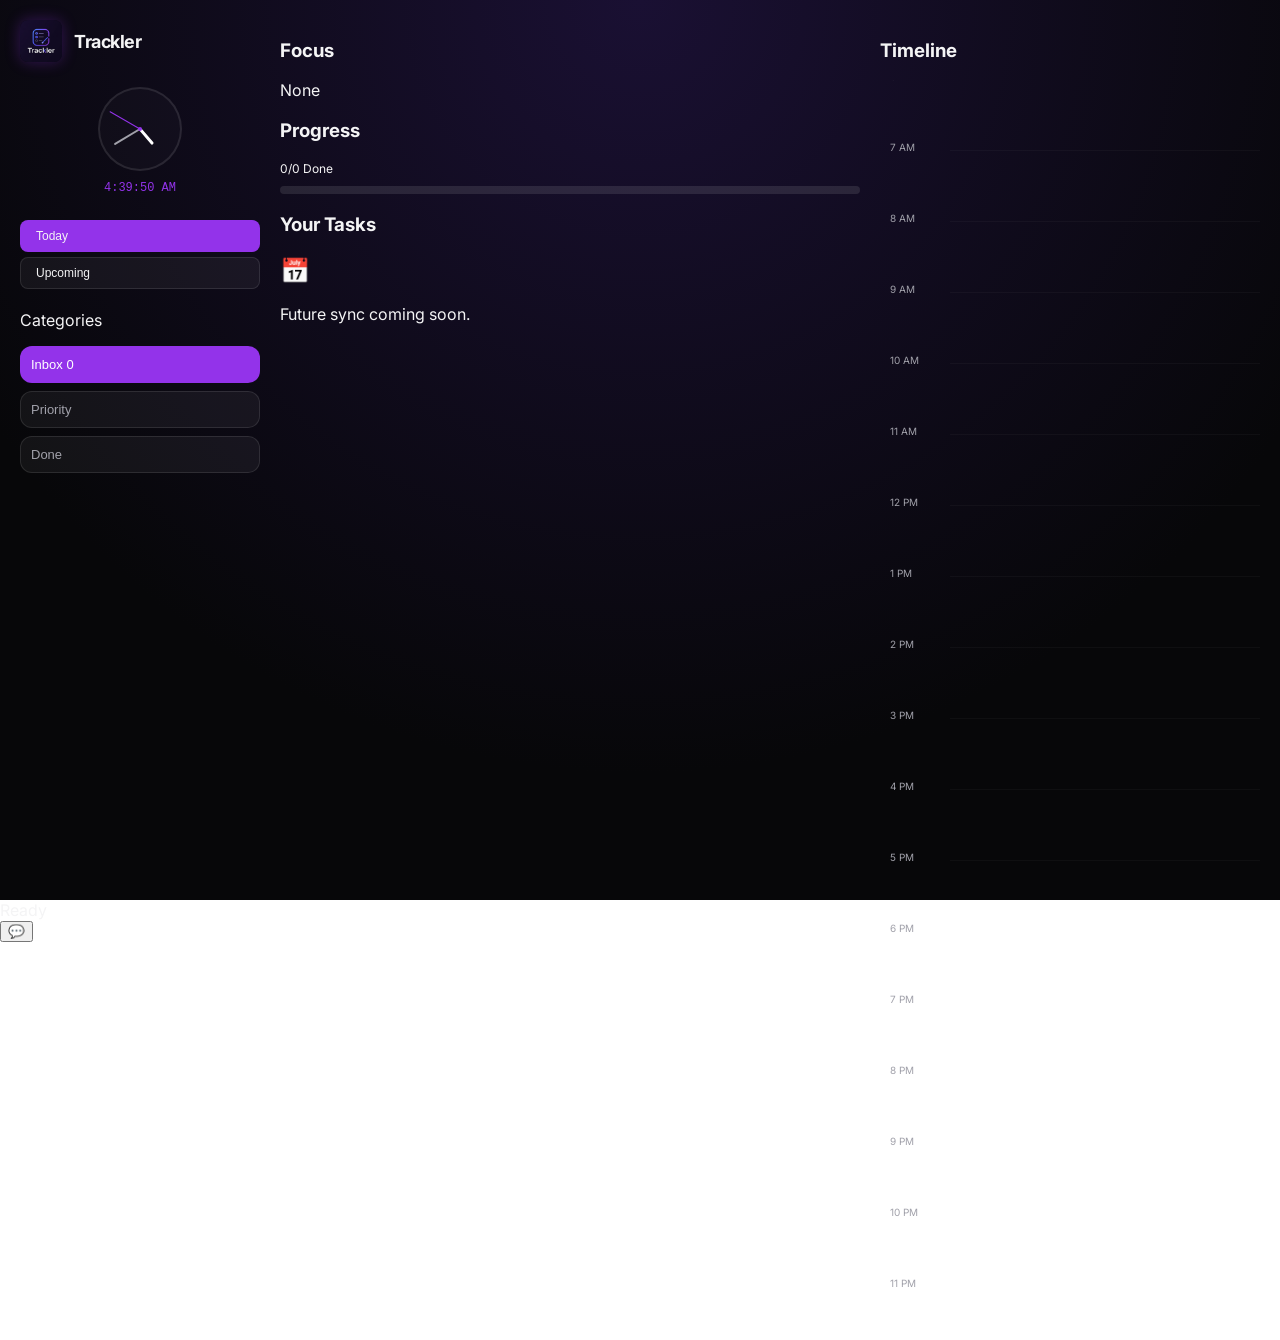
==== index.html @ 7fe31211 "Enhance navigation buttons and chatbot design Updated navigation buttons and chatbot UI elements." ====
<!DOCTYPE html>
<html lang="en">
<head>
    <meta charset="UTF-8">
    <meta name="viewport" content="width=device-width, initial-scale=1.0, maximum-scale=1.0, user-scalable=no">
    <title>Trackler AI</title>
    <link href="https://fonts.googleapis.com/css2?family=Inter:wght@300;400;600;700&display=swap" rel="stylesheet">
    <script src="https://bernardo-castilho.github.io/DragDropTouch/DragDropTouch.js"></script>
    <link rel="stylesheet" href="style.css">
</head>
<body>

<div class="app">
    <nav class="sidebar">
        <div class="logo-container">
            <img src="Trackler.png" alt="Trackler" class="app-logo">
            <span class="logo-text">Trackler</span>
        </div>

        <div class="clock-container">
            <div class="analog-clock">
                <div class="hand hour" id="hour-hand"></div>
                <div class="hand minute" id="minute-hand"></div>
                <div class="hand second" id="second-hand"></div>
                <div class="center-dot"></div>
            </div>
            <div id="digital-time" class="digital-time">00:00:00</div>
        </div>

        <!-- Updated Nav Buttons to match style.css .nav class -->
        <button class="nav active" data-target="view-today">Today</button>
        <button class="nav" data-target="view-upcoming">Upcoming</button>
        
        <div class="section">
            <p class="section-label">Categories</p>
            <div class="filter-group">
                <button class="tag active-tag" data-filter="all">Inbox <span id="inbox-count">0</span></button>
                <button class="tag" data-filter="focus">Priority</button>
                <button class="tag" data-filter="completed">Done</button>
            </div>
        </div>
    </nav>

    <main class="main">
        <section id="view-today" class="view-section active-view">
            <div class="stats-row">
                <div class="card stat-card">
                    <h3>Focus</h3>
                    <!-- ID focus-area used by script.js to show top priority task -->
                    <div id="focus-area" class="text-muted">High Priority</div>
                </div>
                <div class="card stat-card">
                    <h3>Progress</h3>
                    <!-- ID stats-area used by script.js to render progress bar -->
                    <div id="stats-area"></div>
                </div>
            </div>

            <div class="card tasks-card">
                <h3>Your Tasks</h3>
                <div id="tasks" class="task-list"></div>
            </div>
        </section>

        <section id="view-upcoming" class="view-section hidden-view">
            <!-- Ensure empty state is ONLY in upcoming view -->
            <div class="card empty-state"><h2>📅</h2><p>Future sync coming soon.</p></div>
        </section>
    </main>

    <aside class="right">
        <div class="timeline-card">
            <h3>Timeline</h3>
            <div id="timeline-container">
                <div id="timeline"></div>
            </div>
        </div>
    </aside>
</div>

<!-- Feedback Toast -->
<div id="systemToast" class="assistant">Ready</div>

<!-- IMPROVED CHATBOT: Better hierarchy for "Lively" Floating logic -->
<div class="chatbot-container">
    <div class="chat-window" id="chatWindow">
        <div class="chat-header">
            <div style="display:flex; align-items:center; gap:8px;">
                <span class="bot-status-dot"></span>
                <span>Trackler AI</span>
            </div>
            <!-- Standard Close replaced with a styled button in script.js -->
            <button id="closeChat" class="custom-close-btn">&times;</button>
        </div>
        <div class="chat-messages" id="chatMessages"></div>
        <div class="chat-input-area">
            <!-- Placeholder updated to reflect Smart Scheduling features -->
            <input type="text" id="chatInput" placeholder="Try 'Meeting @12:00'...">
            <button id="sendTaskBtn">Send</button>
        </div>
    </div>
    <button class="chat-fab" id="chatFab">💬</button>
</div>

<script src="script.js"></script>
</body>
</html>
---- style.css ----
:root {
    --bg-dark: #070709;
    --bg-glow: #1a1033;
    --card-bg: rgba(255, 255, 255, 0.04);
    --card-border: rgba(255, 255, 255, 0.1);
    --text-main: #f4f4f5;
    --text-muted: #a1a1aa; 
    --accent-purple: #9333ea;
    --accent-blue: #3b82f6;
}

body {
    margin: 0; font-family: 'Inter', sans-serif;
    background: radial-gradient(circle at 50% 0%, var(--bg-glow), var(--bg-dark) 70%);
    background-attachment: fixed; color: var(--text-main);
    overflow-x: hidden; height: 100vh;
}

.app {
    display: grid; grid-template-columns: 240px 1fr 380px;
    height: 100vh; gap: 20px; padding: 20px; box-sizing: border-box;
}

/* --- BRANDING & CLOCK --- */
.logo-container { display: flex; align-items: center; gap: 12px; margin-bottom: 25px; }
.app-logo { width: 42px !important; height: 42px !important; object-fit: contain; border-radius: 8px; box-shadow: 0 0 15px rgba(147, 51, 234, 0.3); }
.logo-text { font-weight: 700; font-size: 18px; letter-spacing: -0.5px; }

.clock-container { display: flex; flex-direction: column; align-items: center; margin-bottom: 25px; }
.analog-clock { width: 80px; height: 80px; border: 2px solid var(--card-border); border-radius: 50%; position: relative; background: rgba(255,255,255,0.02); }
.hand { position: absolute; bottom: 50%; left: 50%; transform-origin: bottom; border-radius: 4px; transform: translateX(-50%); transition: transform 0.5s cubic-bezier(0.4, 2.08, 0.55, 0.44); }
.hour { width: 3px; height: 20px; background: #fff; }
.minute { width: 2px; height: 30px; background: var(--text-muted); }
.second { width: 1px; height: 35px; background: var(--accent-purple); }
.center-dot { width: 4px; height: 4px; background: var(--accent-purple); border-radius: 50%; position: absolute; top: 50%; left: 50%; transform: translate(-50%, -50%); }
.digital-time { margin-top: 10px; font-size: 12px; font-family: monospace; color: var(--accent-purple); }

/* --- NAVIGATION & TAGS --- */
.nav { background: rgba(255, 255, 255, 0.05); border: 1px solid var(--card-border); color: var(--text-main); padding: 8px 15px; border-radius: 8px; cursor: pointer; font-size: 12px; transition: 0.3s; margin-bottom: 5px; width: 100%; text-align: left; }
.nav.active { background: var(--accent-purple); border-color: transparent; }
.tag { background: rgba(255,255,255,0.05); border: 1px solid var(--card-border); padding: 10px; border-radius: 12px; font-size: 13px; color: var(--text-muted); cursor: pointer; width: 100%; text-align: left; margin-bottom: 8px; }
.tag.active-tag { background: var(--accent-purple); color: #fff; border-color: transparent; }

/* --- TIMELINE ENGINE --- */
#timeline-container { position: relative; height: 100%; overflow-y: auto; padding-left: 70px; }
#timeline { position: relative; height: 1260px; } 
.time-slot { height: 70px; border-bottom: 1px solid rgba(255,255,255,0.03); position: relative; }
.time-slot::before { content: attr(data-time); position: absolute; left: -60px; top: -10px; font-size: 10px; color: var(--text-muted); }

.block { position: absolute !important; left: 5px; right: 5px; z-index: 10; background: linear-gradient(135deg, var(--accent-blue), var(--accent-purple)); border-radius: 8px; padding: 10px; font-size: 12px; font-weight: 600; display: flex; flex-direction: column; justify-content: space-between; box-shadow: 0 4px 12px rgba(0,0,0,0.4); cursor: grab; }
.block.overlap-1 { width: calc(50% - 10px); left: 5px; }
.block.overlap-2 { width: calc(50% - 10px); left: calc(50% + 5px); }

/* --- PROGRESS BAR --- */
.progress-container { height: 8px; background: rgba(255, 255, 255, 0.1); border-radius: 10px; margin-top: 10px; overflow: hidden; }
.progress-bar { height: 100%; background: var(--accent-purple); transition: width 0.5s ease; }

/* --- CHAT UI --- */
.chat-window { position: fixed; bottom: 90px; right: 20px; width: 320px; height: 450px; background: rgba(15, 23, 42, 0.9); backdrop-filter: blur(15px); border: 1px solid var(--card-border); border-radius: 20px; display: none; flex-direction: column; z-index: 9999; animation: slideUp 0.3s ease-out; }
.chat-window.open { display: flex; }
@keyframes slideUp { from { opacity: 0; transform: translateY(20px); } to { opacity: 1; transform: translateY(0); } }

.chat-input-area { padding: 15px; display: flex; gap: 10px; background: rgba(0, 0, 0, 0.2); }
#chatInput { flex: 1; background: rgba(255, 255, 255, 0.05); border: 1px solid var(--card-border); border-radius: 10px; padding: 10px; color: #fff; outline: none; }
#sendTaskBtn { background: var(--accent-purple); color: white; border: none; padding: 0 15px; border-radius: 10px; cursor: pointer; }

.msg { margin-bottom: 10px; padding: 10px 14px; border-radius: 15px; font-size: 13px; max-width: 85%; }
.ai-msg { background: rgba(255, 255, 255, 0.1); align-self: flex-start; border-bottom-left-radius: 2px; }
.user-msg { background: var(--accent-purple); align-self: flex-end; border-bottom-right-radius: 2px; }

@media (max-width: 900px) {
    .app { grid-template-columns: 1fr; height: auto; }
    .right { height: 500px; padding-left: 15px; }
}
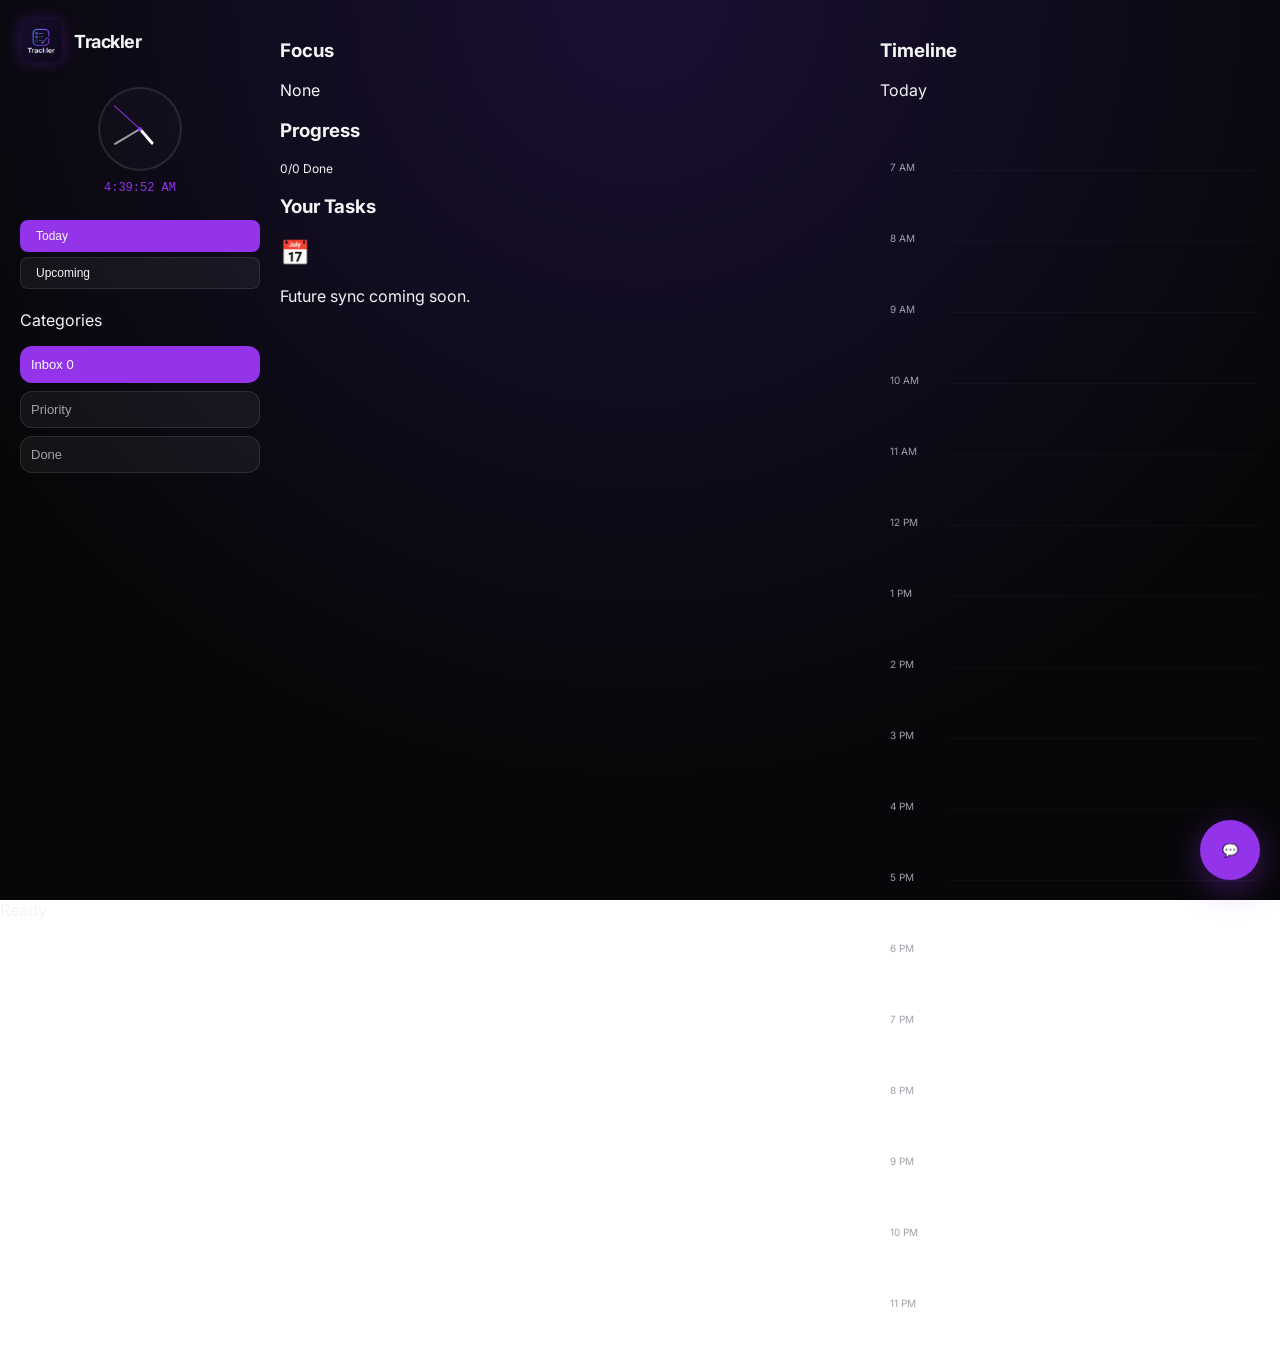
==== commit 341e176a: "Update title and improve comments in index.html" ====
--- a/index.html
+++ b/index.html
@@ -3,14 +3,16 @@
 <head>
     <meta charset="UTF-8">
     <meta name="viewport" content="width=device-width, initial-scale=1.0, maximum-scale=1.0, user-scalable=no">
-    <title>Trackler AI</title>
+    <title>Trackler AI | Proactive OS</title>
     <link href="https://fonts.googleapis.com/css2?family=Inter:wght@300;400;600;700&display=swap" rel="stylesheet">
+    <!-- Touch support for dragging on mobile -->
     <script src="https://bernardo-castilho.github.io/DragDropTouch/DragDropTouch.js"></script>
     <link rel="stylesheet" href="style.css">
 </head>
 <body>
 
 <div class="app">
+    <!-- Sidebar: Branding & Navigation -->
     <nav class="sidebar">
         <div class="logo-container">
             <img src="Trackler.png" alt="Trackler" class="app-logo">
@@ -27,7 +29,6 @@
             <div id="digital-time" class="digital-time">00:00:00</div>
         </div>
 
-        <!-- Updated Nav Buttons to match style.css .nav class -->
         <button class="nav active" data-target="view-today">Today</button>
         <button class="nav" data-target="view-upcoming">Upcoming</button>
         
@@ -41,17 +42,18 @@
         </div>
     </nav>
 
+    <!-- Main Content: Task Management & Stats -->
     <main class="main">
         <section id="view-today" class="view-section active-view">
             <div class="stats-row">
                 <div class="card stat-card">
                     <h3>Focus</h3>
-                    <!-- ID focus-area used by script.js to show top priority task -->
-                    <div id="focus-area" class="text-muted">High Priority</div>
+                    <!-- Proactively updated by JS based on priority keywords -->
+                    <div id="focus-area" class="focus-text-glow">Focus Mode: Off</div>
                 </div>
                 <div class="card stat-card">
                     <h3>Progress</h3>
-                    <!-- ID stats-area used by script.js to render progress bar -->
+                    <!-- Dynamically renders the Circular Progress Ring -->
                     <div id="stats-area"></div>
                 </div>
             </div>
@@ -63,14 +65,20 @@
         </section>
 
         <section id="view-upcoming" class="view-section hidden-view">
-            <!-- Ensure empty state is ONLY in upcoming view -->
-            <div class="card empty-state"><h2>📅</h2><p>Future sync coming soon.</p></div>
+            <div class="card empty-state">
+                <h2>📅</h2>
+                <p>Future sync coming soon.</p>
+            </div>
         </section>
     </main>
 
+    <!-- Right Column: Interactive Timeline -->
     <aside class="right">
         <div class="timeline-card">
-            <h3>Timeline</h3>
+            <div class="timeline-header">
+                <h3>Timeline</h3>
+                <span id="date-label" class="text-muted">Today</span>
+            </div>
             <div id="timeline-container">
                 <div id="timeline"></div>
             </div>
@@ -78,28 +86,28 @@
     </aside>
 </div>
 
-<!-- Feedback Toast -->
-<div id="systemToast" class="assistant">Ready</div>
+<!-- Proactive Notification System: Hidden until needed -->
+<div id="systemToast" class="modern-toast">Ready</div>
 
-<!-- IMPROVED CHATBOT: Better hierarchy for "Lively" Floating logic -->
+<!-- IMPROVED CHATBOT: High-Z-index Floating Layer -->
 <div class="chatbot-container">
     <div class="chat-window" id="chatWindow">
         <div class="chat-header">
             <div style="display:flex; align-items:center; gap:8px;">
                 <span class="bot-status-dot"></span>
-                <span>Trackler AI</span>
+                <span style="font-weight:700;">Trackler AI</span>
             </div>
-            <!-- Standard Close replaced with a styled button in script.js -->
-            <button id="closeChat" class="custom-close-btn">&times;</button>
+            <button id="closeChat" class="modern-close">&times;</button>
         </div>
         <div class="chat-messages" id="chatMessages"></div>
         <div class="chat-input-area">
-            <!-- Placeholder updated to reflect Smart Scheduling features -->
-            <input type="text" id="chatInput" placeholder="Try 'Meeting @12:00'...">
+            <input type="text" id="chatInput" placeholder="Meeting @14 urgent...">
             <button id="sendTaskBtn">Send</button>
         </div>
     </div>
-    <button class="chat-fab" id="chatFab">💬</button>
+    <button class="chat-fab" id="chatFab">
+        <span class="fab-icon">💬</span>
+    </button>
 </div>
 
 <script src="script.js"></script>
--- a/style.css
+++ b/style.css
@@ -48,27 +48,41 @@
 .time-slot::before { content: attr(data-time); position: absolute; left: -60px; top: -10px; font-size: 10px; color: var(--text-muted); }
 
 .block { position: absolute !important; left: 5px; right: 5px; z-index: 10; background: linear-gradient(135deg, var(--accent-blue), var(--accent-purple)); border-radius: 8px; padding: 10px; font-size: 12px; font-weight: 600; display: flex; flex-direction: column; justify-content: space-between; box-shadow: 0 4px 12px rgba(0,0,0,0.4); cursor: grab; }
-.block.overlap-1 { width: calc(50% - 10px); left: 5px; }
-.block.overlap-2 { width: calc(50% - 10px); left: calc(50% + 5px); }
 
-/* --- PROGRESS BAR --- */
-.progress-container { height: 8px; background: rgba(255, 255, 255, 0.1); border-radius: 10px; margin-top: 10px; overflow: hidden; }
-.progress-bar { height: 100%; background: var(--accent-purple); transition: width 0.5s ease; }
+/* Side-by-Side Stacking Logic */
+.block.overlap-1 { width: calc(45% - 10px); left: 5px; }
+.block.overlap-2 { width: calc(45% - 10px); left: calc(50% + 5px); }
 
-/* --- CHAT UI --- */
-.chat-window { position: fixed; bottom: 90px; right: 20px; width: 320px; height: 450px; background: rgba(15, 23, 42, 0.9); backdrop-filter: blur(15px); border: 1px solid var(--card-border); border-radius: 20px; display: none; flex-direction: column; z-index: 9999; animation: slideUp 0.3s ease-out; }
+.duration-controls { display: flex; justify-content: flex-end; gap: 8px; pointer-events: auto; }
+.duration-btn { cursor: pointer; font-size: 14px; background: rgba(0,0,0,0.2); padding: 2px 6px; border-radius: 4px; }
+
+/* --- CHATBOT UI (LIVELY & FLOATING) --- */
+.chatbot-container { position: fixed; bottom: 20px; right: 20px; z-index: 10000; }
+.chat-fab { width: 60px; height: 60px; border-radius: 50%; background: var(--accent-purple); color: white; border: none; cursor: pointer; box-shadow: 0 8px 32px rgba(147, 51, 234, 0.4); transition: 0.3s; }
+.chat-fab:hover { transform: scale(1.1); }
+
+.chat-window { position: absolute; bottom: 80px; right: 0; width: 320px; height: 480px; background: rgba(15, 23, 42, 0.95); backdrop-filter: blur(20px); border: 1px solid var(--card-border); border-radius: 24px; display: none; flex-direction: column; z-index: 9999; animation: slideUp 0.3s ease-out; box-shadow: 0 20px 50px rgba(0,0,0,0.5); }
 .chat-window.open { display: flex; }
+
 @keyframes slideUp { from { opacity: 0; transform: translateY(20px); } to { opacity: 1; transform: translateY(0); } }
+
+.chat-header { padding: 15px; border-bottom: 1px solid var(--card-border); display: flex; justify-content: space-between; align-items: center; }
+.bot-status-dot { width: 8px; height: 8px; background: #22c55e; border-radius: 50%; box-shadow: 0 0 10px #22c55e; animation: pulse 2s infinite; }
+@keyframes pulse { 0%, 100% { opacity: 1; } 50% { opacity: 0.5; } }
+
+.custom-close-btn { background: rgba(255,255,255,0.1); border: none; color: white; width: 28px; height: 28px; border-radius: 50%; cursor: pointer; }
+
+.chat-messages { flex: 1; padding: 15px; overflow-y: auto; display: flex; flex-direction: column; gap: 10px; }
+.msg { padding: 10px 14px; border-radius: 15px; font-size: 13px; max-width: 85%; }
+.ai-msg { background: rgba(255, 255, 255, 0.1); align-self: flex-start; border-bottom-left-radius: 2px; }
+.user-msg { background: var(--accent-purple); align-self: flex-end; border-bottom-right-radius: 2px; }
 
 .chat-input-area { padding: 15px; display: flex; gap: 10px; background: rgba(0, 0, 0, 0.2); }
 #chatInput { flex: 1; background: rgba(255, 255, 255, 0.05); border: 1px solid var(--card-border); border-radius: 10px; padding: 10px; color: #fff; outline: none; }
-#sendTaskBtn { background: var(--accent-purple); color: white; border: none; padding: 0 15px; border-radius: 10px; cursor: pointer; }
-
-.msg { margin-bottom: 10px; padding: 10px 14px; border-radius: 15px; font-size: 13px; max-width: 85%; }
-.ai-msg { background: rgba(255, 255, 255, 0.1); align-self: flex-start; border-bottom-left-radius: 2px; }
-.user-msg { background: var(--accent-purple); align-self: flex-end; border-bottom-right-radius: 2px; }
+#sendTaskBtn { background: var(--accent-purple); color: white; border: none; padding: 0 15px; border-radius: 10px; cursor: pointer; font-weight: 600; }
 
 @media (max-width: 900px) {
     .app { grid-template-columns: 1fr; height: auto; }
-    .right { height: 500px; padding-left: 15px; }
+    .right { height: 500px; padding-left: 15px; margin-top: 20px;}
+    .sidebar { display: flex; flex-direction: column; align-items: center; }
 }
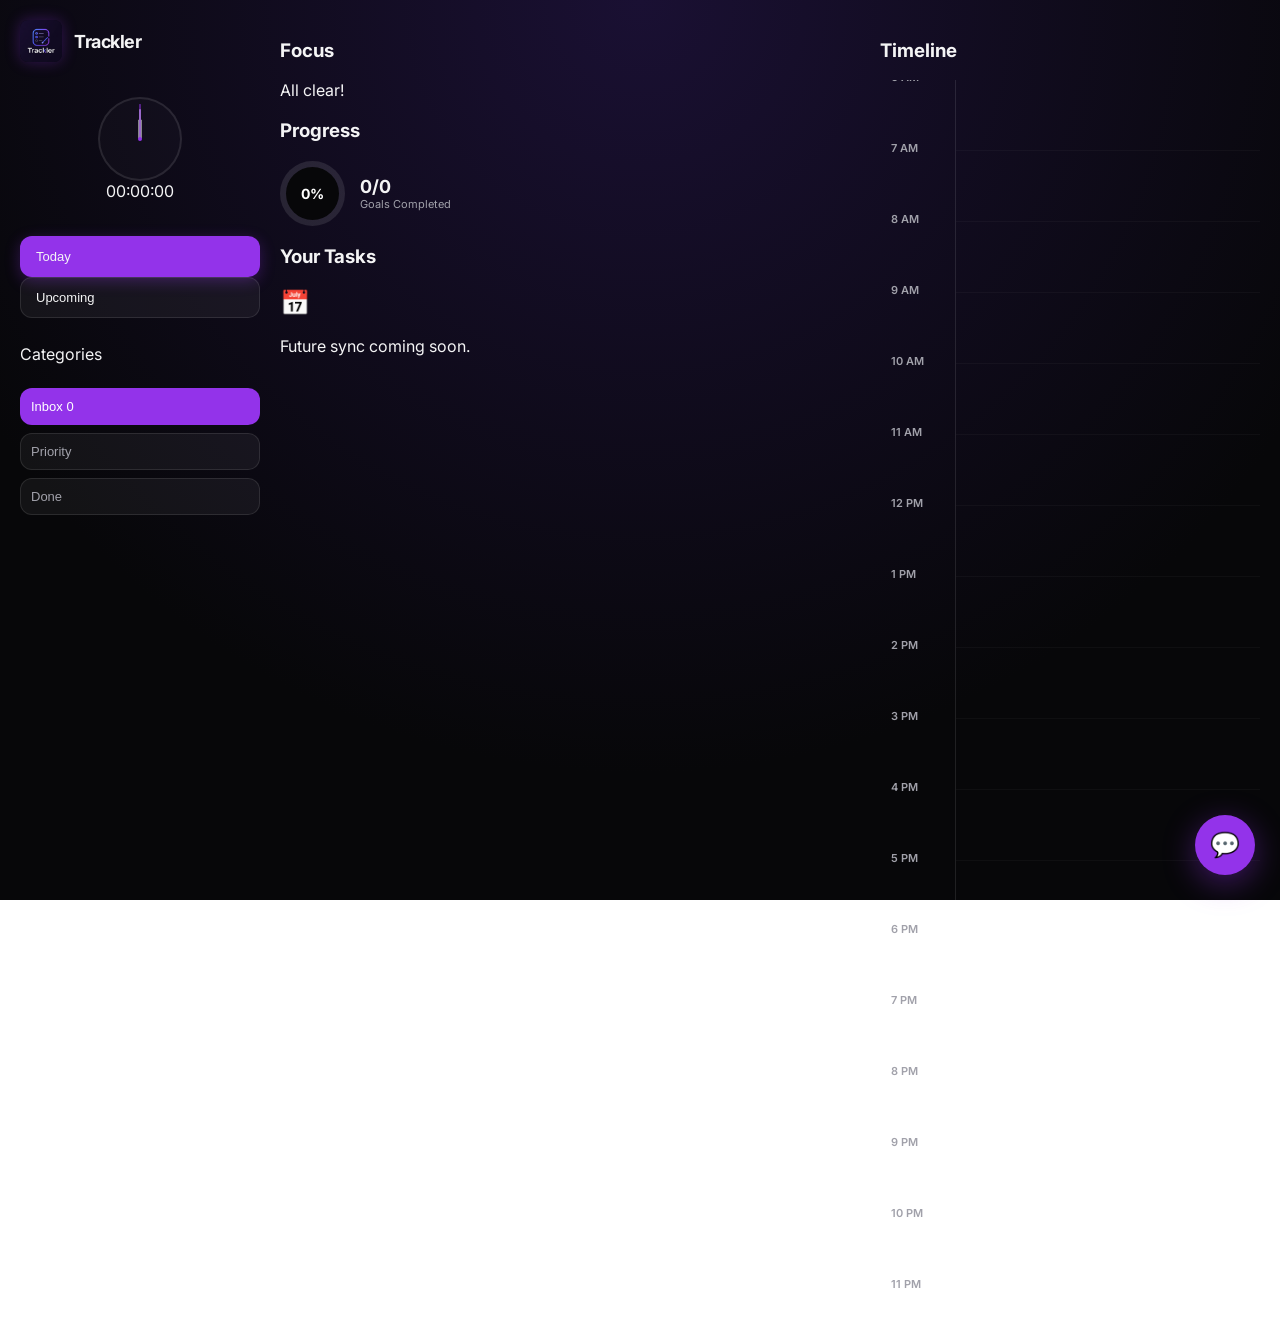
==== commit 4c579961: "HTML structure for Trakler AI Planner Updated the title and modified button structure in the navigat" ====
--- a/index.html
+++ b/index.html
@@ -3,16 +3,14 @@
 <head>
     <meta charset="UTF-8">
     <meta name="viewport" content="width=device-width, initial-scale=1.0, maximum-scale=1.0, user-scalable=no">
-    <title>Trackler AI | Proactive OS</title>
+    <title>Trackler AI</title>
     <link href="https://fonts.googleapis.com/css2?family=Inter:wght@300;400;600;700&display=swap" rel="stylesheet">
-    <!-- Touch support for dragging on mobile -->
     <script src="https://bernardo-castilho.github.io/DragDropTouch/DragDropTouch.js"></script>
     <link rel="stylesheet" href="style.css">
 </head>
 <body>
 
 <div class="app">
-    <!-- Sidebar: Branding & Navigation -->
     <nav class="sidebar">
         <div class="logo-container">
             <img src="Trackler.png" alt="Trackler" class="app-logo">
@@ -29,8 +27,10 @@
             <div id="digital-time" class="digital-time">00:00:00</div>
         </div>
 
-        <button class="nav active" data-target="view-today">Today</button>
-        <button class="nav" data-target="view-upcoming">Upcoming</button>
+        <div class="nav-group">
+            <button class="nav active" data-target="view-today">Today</button>
+            <button class="nav" data-target="view-upcoming">Upcoming</button>
+        </div>
         
         <div class="section">
             <p class="section-label">Categories</p>
@@ -42,18 +42,15 @@
         </div>
     </nav>
 
-    <!-- Main Content: Task Management & Stats -->
     <main class="main">
         <section id="view-today" class="view-section active-view">
             <div class="stats-row">
                 <div class="card stat-card">
                     <h3>Focus</h3>
-                    <!-- Proactively updated by JS based on priority keywords -->
-                    <div id="focus-area" class="focus-text-glow">Focus Mode: Off</div>
+                    <div id="focus-area" class="text-muted">High Priority</div>
                 </div>
                 <div class="card stat-card">
                     <h3>Progress</h3>
-                    <!-- Dynamically renders the Circular Progress Ring -->
                     <div id="stats-area"></div>
                 </div>
             </div>
@@ -65,20 +62,13 @@
         </section>
 
         <section id="view-upcoming" class="view-section hidden-view">
-            <div class="card empty-state">
-                <h2>📅</h2>
-                <p>Future sync coming soon.</p>
-            </div>
+            <div class="card empty-state"><h2>📅</h2><p>Future sync coming soon.</p></div>
         </section>
     </main>
 
-    <!-- Right Column: Interactive Timeline -->
     <aside class="right">
         <div class="timeline-card">
-            <div class="timeline-header">
-                <h3>Timeline</h3>
-                <span id="date-label" class="text-muted">Today</span>
-            </div>
+            <h3>Timeline</h3>
             <div id="timeline-container">
                 <div id="timeline"></div>
             </div>
@@ -86,28 +76,22 @@
     </aside>
 </div>
 
-<!-- Proactive Notification System: Hidden until needed -->
-<div id="systemToast" class="modern-toast">Ready</div>
-
-<!-- IMPROVED CHATBOT: High-Z-index Floating Layer -->
 <div class="chatbot-container">
     <div class="chat-window" id="chatWindow">
         <div class="chat-header">
             <div style="display:flex; align-items:center; gap:8px;">
                 <span class="bot-status-dot"></span>
-                <span style="font-weight:700;">Trackler AI</span>
+                <span>Trackler AI</span>
             </div>
             <button id="closeChat" class="modern-close">&times;</button>
         </div>
         <div class="chat-messages" id="chatMessages"></div>
         <div class="chat-input-area">
-            <input type="text" id="chatInput" placeholder="Meeting @14 urgent...">
+            <input type="text" id="chatInput" placeholder="Meeting @12:00 urgent...">
             <button id="sendTaskBtn">Send</button>
         </div>
     </div>
-    <button class="chat-fab" id="chatFab">
-        <span class="fab-icon">💬</span>
-    </button>
+    <button class="chat-fab" id="chatFab">💬</button>
 </div>
 
 <script src="script.js"></script>
--- a/style.css
+++ b/style.css
@@ -21,9 +21,10 @@
     height: 100vh; gap: 20px; padding: 20px; box-sizing: border-box;
 }
 
-/* --- BRANDING & CLOCK --- */
+/* --- SIDEBAR & BRANDING --- */
+.sidebar { display: flex; flex-direction: column; gap: 10px; }
 .logo-container { display: flex; align-items: center; gap: 12px; margin-bottom: 25px; }
-.app-logo { width: 42px !important; height: 42px !important; object-fit: contain; border-radius: 8px; box-shadow: 0 0 15px rgba(147, 51, 234, 0.3); }
+.app-logo { width: 42px; height: 42px; object-fit: contain; border-radius: 8px; box-shadow: 0 0 15px rgba(147, 51, 234, 0.3); }
 .logo-text { font-weight: 700; font-size: 18px; letter-spacing: -0.5px; }
 
 .clock-container { display: flex; flex-direction: column; align-items: center; margin-bottom: 25px; }
@@ -33,56 +34,112 @@
 .minute { width: 2px; height: 30px; background: var(--text-muted); }
 .second { width: 1px; height: 35px; background: var(--accent-purple); }
 .center-dot { width: 4px; height: 4px; background: var(--accent-purple); border-radius: 50%; position: absolute; top: 50%; left: 50%; transform: translate(-50%, -50%); }
-.digital-time { margin-top: 10px; font-size: 12px; font-family: monospace; color: var(--accent-purple); }
 
 /* --- NAVIGATION & TAGS --- */
-.nav { background: rgba(255, 255, 255, 0.05); border: 1px solid var(--card-border); color: var(--text-main); padding: 8px 15px; border-radius: 8px; cursor: pointer; font-size: 12px; transition: 0.3s; margin-bottom: 5px; width: 100%; text-align: left; }
-.nav.active { background: var(--accent-purple); border-color: transparent; }
-.tag { background: rgba(255,255,255,0.05); border: 1px solid var(--card-border); padding: 10px; border-radius: 12px; font-size: 13px; color: var(--text-muted); cursor: pointer; width: 100%; text-align: left; margin-bottom: 8px; }
+.nav { background: rgba(255, 255, 255, 0.05); border: 1px solid var(--card-border); color: var(--text-main); padding: 12px 15px; border-radius: 12px; cursor: pointer; font-size: 13px; transition: 0.3s; width: 100%; text-align: left; }
+.nav.active { background: var(--accent-purple); border-color: transparent; box-shadow: 0 4px 15px rgba(147, 51, 234, 0.3); }
+.tag { background: rgba(255,255,255,0.05); border: 1px solid var(--card-border); padding: 10px; border-radius: 12px; font-size: 13px; color: var(--text-muted); cursor: pointer; width: 100%; text-align: left; margin-top: 8px; }
 .tag.active-tag { background: var(--accent-purple); color: #fff; border-color: transparent; }
 
+/* --- TASK CARDS (GLASS-MORPHISM) --- */
+.task {
+    background: rgba(255, 255, 255, 0.03);
+    backdrop-filter: blur(10px);
+    border: 1px solid var(--card-border);
+    padding: 16px; border-radius: 16px; margin-bottom: 12px;
+    display: flex; justify-content: space-between; align-items: center;
+    transition: all 0.3s cubic-bezier(0.4, 0, 0.2, 1);
+}
+.task:hover { transform: translateX(8px); background: rgba(255, 255, 255, 0.06); border-color: var(--accent-purple); }
+.focus-task { border-left: 4px solid var(--accent-purple); background: linear-gradient(90deg, rgba(147, 51, 234, 0.1), transparent); }
+.completed { opacity: 0.6; }
+.completed .task-text { text-decoration: line-through; color: var(--text-muted); }
+
+/* --- PROGRESS CIRCLE --- */
+.progress-circle {
+    --w: 65px; width: var(--w); height: var(--w);
+    border-radius: 50%; display: grid; place-content: center;
+    background: conic-gradient(var(--accent-purple) calc(var(--p) * 1%), rgba(255,255,255,0.1) 0);
+    position: relative; font-weight: 700; font-size: 14px;
+}
+.progress-circle::after {
+    content: ""; position: absolute; inset: 6px;
+    background: var(--bg-dark); border-radius: 50%;
+}
+.progress-circle span { position: relative; z-index: 2; color: #fff; }
+
 /* --- TIMELINE ENGINE --- */
-#timeline-container { position: relative; height: 100%; overflow-y: auto; padding-left: 70px; }
-#timeline { position: relative; height: 1260px; } 
+#timeline-container { position: relative; height: 100%; overflow-y: auto; padding-left: 75px; }
+#timeline { position: relative; height: 1260px; border-left: 1px solid var(--card-border); } 
 .time-slot { height: 70px; border-bottom: 1px solid rgba(255,255,255,0.03); position: relative; }
-.time-slot::before { content: attr(data-time); position: absolute; left: -60px; top: -10px; font-size: 10px; color: var(--text-muted); }
+.time-slot::before { content: attr(data-time); position: absolute; left: -65px; top: -10px; font-size: 11px; color: var(--text-muted); font-weight: 600; }
 
-.block { position: absolute !important; left: 5px; right: 5px; z-index: 10; background: linear-gradient(135deg, var(--accent-blue), var(--accent-purple)); border-radius: 8px; padding: 10px; font-size: 12px; font-weight: 600; display: flex; flex-direction: column; justify-content: space-between; box-shadow: 0 4px 12px rgba(0,0,0,0.4); cursor: grab; }
+.block { 
+    position: absolute !important; left: 10px; right: 10px; z-index: 10; 
+    background: linear-gradient(135deg, var(--accent-blue), var(--accent-purple)); 
+    border-radius: 12px; padding: 12px; font-size: 12px; font-weight: 600; 
+    display: flex; flex-direction: column; justify-content: space-between; 
+    box-shadow: 0 10px 20px rgba(0,0,0,0.3); cursor: grab;
+}
+.block.overlap-1 { width: calc(45% - 15px); left: 10px; }
+.block.overlap-2 { width: calc(45% - 15px); left: calc(50% + 5px); }
 
-/* Side-by-Side Stacking Logic */
-.block.overlap-1 { width: calc(45% - 10px); left: 5px; }
-.block.overlap-2 { width: calc(45% - 10px); left: calc(50% + 5px); }
+/* --- CHATBOT UI (PROACTIVE & FLOATING) --- */
+.chatbot-container { position: fixed; bottom: 25px; right: 25px; z-index: 10000; }
+.chat-fab { 
+    width: 60px; height: 60px; border-radius: 50%; 
+    background: var(--accent-purple); color: white; border: none; 
+    cursor: pointer; box-shadow: 0 8px 32px rgba(147, 51, 234, 0.4); 
+    transition: 0.3s cubic-bezier(0.175, 0.885, 0.32, 1.275); 
+    font-size: 24px;
+}
+.chat-fab:hover { transform: scale(1.1) rotate(5deg); }
 
-.duration-controls { display: flex; justify-content: flex-end; gap: 8px; pointer-events: auto; }
-.duration-btn { cursor: pointer; font-size: 14px; background: rgba(0,0,0,0.2); padding: 2px 6px; border-radius: 4px; }
+.chat-window { 
+    position: absolute; bottom: 80px; right: 0; 
+    width: 340px; height: 500px; 
+    background: rgba(15, 23, 42, 0.95); backdrop-filter: blur(20px); 
+    border: 1px solid var(--card-border); border-radius: 24px; 
+    display: none; flex-direction: column; overflow: hidden;
+    box-shadow: 0 20px 50px rgba(0,0,0,0.6); 
+}
+.chat-window.open { display: flex; animation: slideUp 0.3s ease-out; }
 
-/* --- CHATBOT UI (LIVELY & FLOATING) --- */
-.chatbot-container { position: fixed; bottom: 20px; right: 20px; z-index: 10000; }
-.chat-fab { width: 60px; height: 60px; border-radius: 50%; background: var(--accent-purple); color: white; border: none; cursor: pointer; box-shadow: 0 8px 32px rgba(147, 51, 234, 0.4); transition: 0.3s; }
-.chat-fab:hover { transform: scale(1.1); }
+.chat-header { padding: 18px; border-bottom: 1px solid var(--card-border); display: flex; justify-content: space-between; align-items: center; background: rgba(255,255,255,0.02); }
+.bot-status-dot { width: 8px; height: 8px; background: #22c55e; border-radius: 50%; box-shadow: 0 0 10px #22c55e; animation: pulse 2s infinite; }
+@keyframes pulse { 0%, 100% { opacity: 1; transform: scale(1); } 50% { opacity: 0.5; transform: scale(1.2); } }
 
-.chat-window { position: absolute; bottom: 80px; right: 0; width: 320px; height: 480px; background: rgba(15, 23, 42, 0.95); backdrop-filter: blur(20px); border: 1px solid var(--card-border); border-radius: 24px; display: none; flex-direction: column; z-index: 9999; animation: slideUp 0.3s ease-out; box-shadow: 0 20px 50px rgba(0,0,0,0.5); }
-.chat-window.open { display: flex; }
+.modern-close { background: rgba(255,255,255,0.08); border: none; color: white; width: 30px; height: 30px; border-radius: 50%; cursor: pointer; display: flex; align-items: center; justify-content: center; transition: 0.2s; }
+.modern-close:hover { background: #ef4444; transform: rotate(90deg); }
 
-@keyframes slideUp { from { opacity: 0; transform: translateY(20px); } to { opacity: 1; transform: translateY(0); } }
+.chat-messages { flex: 1; padding: 20px; overflow-y: auto; display: flex; flex-direction: column; gap: 12px; }
+.msg { padding: 12px 16px; border-radius: 18px; font-size: 13px; max-width: 85%; line-height: 1.4; }
+.ai-msg { background: rgba(255, 255, 255, 0.08); align-self: flex-start; border-bottom-left-radius: 4px; border: 1px solid var(--card-border); }
+.user-msg { background: var(--accent-purple); align-self: flex-end; border-bottom-right-radius: 4px; box-shadow: 0 4px 12px rgba(147, 51, 234, 0.2); }
 
-.chat-header { padding: 15px; border-bottom: 1px solid var(--card-border); display: flex; justify-content: space-between; align-items: center; }
-.bot-status-dot { width: 8px; height: 8px; background: #22c55e; border-radius: 50%; box-shadow: 0 0 10px #22c55e; animation: pulse 2s infinite; }
-@keyframes pulse { 0%, 100% { opacity: 1; } 50% { opacity: 0.5; } }
+.chat-input-area { padding: 15px; display: flex; gap: 10px; background: rgba(0, 0, 0, 0.3); }
+#chatInput { flex: 1; background: rgba(255, 255, 255, 0.05); border: 1px solid var(--card-border); border-radius: 12px; padding: 12px; color: #fff; outline: none; transition: 0.2s; }
+#chatInput:focus { border-color: var(--accent-purple); background: rgba(255, 255, 255, 0.08); }
+#sendTaskBtn { background: var(--accent-purple); color: white; border: none; padding: 0 20px; border-radius: 12px; cursor: pointer; font-weight: 700; transition: 0.2s; }
+#sendTaskBtn:hover { background: #a855f7; transform: translateY(-1px); }
 
-.custom-close-btn { background: rgba(255,255,255,0.1); border: none; color: white; width: 28px; height: 28px; border-radius: 50%; cursor: pointer; }
+/* --- TOAST & UTILS --- */
+#systemToast { position: fixed; top: 30px; left: 50%; transform: translateX(-50%); background: var(--accent-purple); padding: 12px 25px; border-radius: 50px; z-index: 20000; font-weight: 600; box-shadow: 0 10px 30px rgba(0,0,0,0.5); display: none; }
 
-.chat-messages { flex: 1; padding: 15px; overflow-y: auto; display: flex; flex-direction: column; gap: 10px; }
-.msg { padding: 10px 14px; border-radius: 15px; font-size: 13px; max-width: 85%; }
-.ai-msg { background: rgba(255, 255, 255, 0.1); align-self: flex-start; border-bottom-left-radius: 2px; }
-.user-msg { background: var(--accent-purple); align-self: flex-end; border-bottom-right-radius: 2px; }
+/* --- RESPONSIVE --- */
+@media (max-width: 1100px) {
+    .app { grid-template-columns: 200px 1fr; }
+    .right { display: none; } /* Hide timeline on small tablets */
+}
 
-.chat-input-area { padding: 15px; display: flex; gap: 10px; background: rgba(0, 0, 0, 0.2); }
-#chatInput { flex: 1; background: rgba(255, 255, 255, 0.05); border: 1px solid var(--card-border); border-radius: 10px; padding: 10px; color: #fff; outline: none; }
-#sendTaskBtn { background: var(--accent-purple); color: white; border: none; padding: 0 15px; border-radius: 10px; cursor: pointer; font-weight: 600; }
+@media (max-width: 768px) {
+    .app { grid-template-columns: 1fr; overflow-y: auto; height: auto; padding: 15px; }
+    .sidebar { order: 2; margin-top: 20px; }
+    .main { order: 1; }
+    .chat-window { width: calc(100vw - 50px); right: 0; }
+}
 
-@media (max-width: 900px) {
-    .app { grid-template-columns: 1fr; height: auto; }
-    .right { height: 500px; padding-left: 15px; margin-top: 20px;}
-    .sidebar { display: flex; flex-direction: column; align-items: center; }
+@keyframes slideUp { 
+    from { opacity: 0; transform: translateY(30px) scale(0.95); } 
+    to { opacity: 1; transform: translateY(0) scale(1); } 
 }
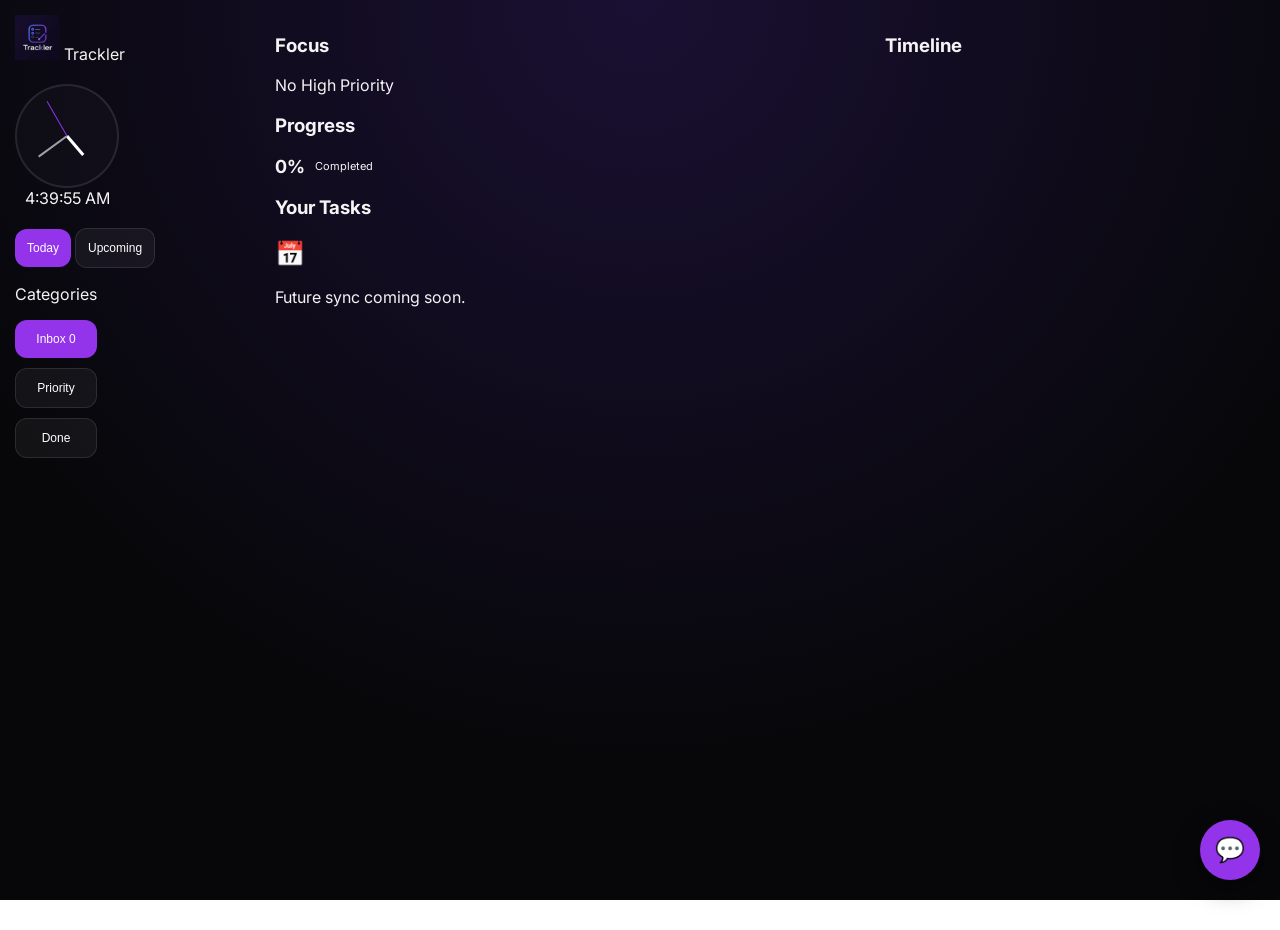
==== commit 530b1c92: "HTML structure for Trakler AI Planner" ====
--- a/index.html
+++ b/index.html
@@ -4,7 +4,7 @@
     <meta charset="UTF-8">
     <meta name="viewport" content="width=device-width, initial-scale=1.0, maximum-scale=1.0, user-scalable=no">
     <title>Trackler AI</title>
-    <link href="https://fonts.googleapis.com/css2?family=Inter:wght@300;400;600;700&display=swap" rel="stylesheet">
+    <link href="https://fonts.googleapis.com/css2?family=Inter:wght@400;600;700&display=swap" rel="stylesheet">
     <script src="https://bernardo-castilho.github.io/DragDropTouch/DragDropTouch.js"></script>
     <link rel="stylesheet" href="style.css">
 </head>
@@ -12,11 +12,13 @@
 
 <div class="app">
     <nav class="sidebar">
+        <!-- Logo and Name back in the Top Left -->
         <div class="logo-container">
             <img src="Trackler.png" alt="Trackler" class="app-logo">
             <span class="logo-text">Trackler</span>
         </div>
 
+        <!-- Clock back in its perfect place -->
         <div class="clock-container">
             <div class="analog-clock">
                 <div class="hand hour" id="hour-hand"></div>
@@ -27,7 +29,7 @@
             <div id="digital-time" class="digital-time">00:00:00</div>
         </div>
 
-        <div class="nav-group">
+        <div class="nav-links">
             <button class="nav active" data-target="view-today">Today</button>
             <button class="nav" data-target="view-upcoming">Upcoming</button>
         </div>
@@ -47,11 +49,11 @@
             <div class="stats-row">
                 <div class="card stat-card">
                     <h3>Focus</h3>
-                    <div id="focus-area" class="text-muted">High Priority</div>
+                    <div id="focus-area" class="text-muted">No High Priority</div>
                 </div>
                 <div class="card stat-card">
                     <h3>Progress</h3>
-                    <div id="stats-area"></div>
+                    <div id="stats-area"></div> <!-- Progress Ring renders here -->
                 </div>
             </div>
 
@@ -76,6 +78,7 @@
     </aside>
 </div>
 
+<!-- Floating Chatbot remains fixed -->
 <div class="chatbot-container">
     <div class="chat-window" id="chatWindow">
         <div class="chat-header">
@@ -87,7 +90,7 @@
         </div>
         <div class="chat-messages" id="chatMessages"></div>
         <div class="chat-input-area">
-            <input type="text" id="chatInput" placeholder="Meeting @12:00 urgent...">
+            <input type="text" id="chatInput" placeholder="Try 'Meeting @12:00'...">
             <button id="sendTaskBtn">Send</button>
         </div>
     </div>
--- a/style.css
+++ b/style.css
@@ -1,145 +1,86 @@
 :root {
     --bg-dark: #070709;
     --bg-glow: #1a1033;
-    --card-bg: rgba(255, 255, 255, 0.04);
     --card-border: rgba(255, 255, 255, 0.1);
+    --accent-purple: #9333ea;
     --text-main: #f4f4f5;
-    --text-muted: #a1a1aa; 
-    --accent-purple: #9333ea;
-    --accent-blue: #3b82f6;
+    --text-muted: #a1a1aa;
 }
 
 body {
     margin: 0; font-family: 'Inter', sans-serif;
     background: radial-gradient(circle at 50% 0%, var(--bg-glow), var(--bg-dark) 70%);
     background-attachment: fixed; color: var(--text-main);
-    overflow-x: hidden; height: 100vh;
+    overflow-x: hidden;
 }
 
+/* MOBILE FIRST: Stack everything vertically */
 .app {
-    display: grid; grid-template-columns: 240px 1fr 380px;
-    height: 100vh; gap: 20px; padding: 20px; box-sizing: border-box;
+    display: flex;
+    flex-direction: column;
+    padding: 15px;
+    gap: 20px;
 }
 
-/* --- SIDEBAR & BRANDING --- */
-.sidebar { display: flex; flex-direction: column; gap: 10px; }
-.logo-container { display: flex; align-items: center; gap: 12px; margin-bottom: 25px; }
-.app-logo { width: 42px; height: 42px; object-fit: contain; border-radius: 8px; box-shadow: 0 0 15px rgba(147, 51, 234, 0.3); }
-.logo-text { font-weight: 700; font-size: 18px; letter-spacing: -0.5px; }
-
-.clock-container { display: flex; flex-direction: column; align-items: center; margin-bottom: 25px; }
-.analog-clock { width: 80px; height: 80px; border: 2px solid var(--card-border); border-radius: 50%; position: relative; background: rgba(255,255,255,0.02); }
-.hand { position: absolute; bottom: 50%; left: 50%; transform-origin: bottom; border-radius: 4px; transform: translateX(-50%); transition: transform 0.5s cubic-bezier(0.4, 2.08, 0.55, 0.44); }
-.hour { width: 3px; height: 20px; background: #fff; }
-.minute { width: 2px; height: 30px; background: var(--text-muted); }
-.second { width: 1px; height: 35px; background: var(--accent-purple); }
-.center-dot { width: 4px; height: 4px; background: var(--accent-purple); border-radius: 50%; position: absolute; top: 50%; left: 50%; transform: translate(-50%, -50%); }
-
-/* --- NAVIGATION & TAGS --- */
-.nav { background: rgba(255, 255, 255, 0.05); border: 1px solid var(--card-border); color: var(--text-main); padding: 12px 15px; border-radius: 12px; cursor: pointer; font-size: 13px; transition: 0.3s; width: 100%; text-align: left; }
-.nav.active { background: var(--accent-purple); border-color: transparent; box-shadow: 0 4px 15px rgba(147, 51, 234, 0.3); }
-.tag { background: rgba(255,255,255,0.05); border: 1px solid var(--card-border); padding: 10px; border-radius: 12px; font-size: 13px; color: var(--text-muted); cursor: pointer; width: 100%; text-align: left; margin-top: 8px; }
-.tag.active-tag { background: var(--accent-purple); color: #fff; border-color: transparent; }
-
-/* --- TASK CARDS (GLASS-MORPHISM) --- */
-.task {
-    background: rgba(255, 255, 255, 0.03);
-    backdrop-filter: blur(10px);
-    border: 1px solid var(--card-border);
-    padding: 16px; border-radius: 16px; margin-bottom: 12px;
-    display: flex; justify-content: space-between; align-items: center;
-    transition: all 0.3s cubic-bezier(0.4, 0, 0.2, 1);
-}
-.task:hover { transform: translateX(8px); background: rgba(255, 255, 255, 0.06); border-color: var(--accent-purple); }
-.focus-task { border-left: 4px solid var(--accent-purple); background: linear-gradient(90deg, rgba(147, 51, 234, 0.1), transparent); }
-.completed { opacity: 0.6; }
-.completed .task-text { text-decoration: line-through; color: var(--text-muted); }
-
-/* --- PROGRESS CIRCLE --- */
-.progress-circle {
-    --w: 65px; width: var(--w); height: var(--w);
-    border-radius: 50%; display: grid; place-content: center;
-    background: conic-gradient(var(--accent-purple) calc(var(--p) * 1%), rgba(255,255,255,0.1) 0);
-    position: relative; font-weight: 700; font-size: 14px;
-}
-.progress-circle::after {
-    content: ""; position: absolute; inset: 6px;
-    background: var(--bg-dark); border-radius: 50%;
-}
-.progress-circle span { position: relative; z-index: 2; color: #fff; }
-
-/* --- TIMELINE ENGINE --- */
-#timeline-container { position: relative; height: 100%; overflow-y: auto; padding-left: 75px; }
-#timeline { position: relative; height: 1260px; border-left: 1px solid var(--card-border); } 
-.time-slot { height: 70px; border-bottom: 1px solid rgba(255,255,255,0.03); position: relative; }
-.time-slot::before { content: attr(data-time); position: absolute; left: -65px; top: -10px; font-size: 11px; color: var(--text-muted); font-weight: 600; }
-
-.block { 
-    position: absolute !important; left: 10px; right: 10px; z-index: 10; 
-    background: linear-gradient(135deg, var(--accent-blue), var(--accent-purple)); 
-    border-radius: 12px; padding: 12px; font-size: 12px; font-weight: 600; 
-    display: flex; flex-direction: column; justify-content: space-between; 
-    box-shadow: 0 10px 20px rgba(0,0,0,0.3); cursor: grab;
-}
-.block.overlap-1 { width: calc(45% - 15px); left: 10px; }
-.block.overlap-2 { width: calc(45% - 15px); left: calc(50% + 5px); }
-
-/* --- CHATBOT UI (PROACTIVE & FLOATING) --- */
-.chatbot-container { position: fixed; bottom: 25px; right: 25px; z-index: 10000; }
-.chat-fab { 
-    width: 60px; height: 60px; border-radius: 50%; 
-    background: var(--accent-purple); color: white; border: none; 
-    cursor: pointer; box-shadow: 0 8px 32px rgba(147, 51, 234, 0.4); 
-    transition: 0.3s cubic-bezier(0.175, 0.885, 0.32, 1.275); 
-    font-size: 24px;
-}
-.chat-fab:hover { transform: scale(1.1) rotate(5deg); }
-
-.chat-window { 
-    position: absolute; bottom: 80px; right: 0; 
-    width: 340px; height: 500px; 
-    background: rgba(15, 23, 42, 0.95); backdrop-filter: blur(20px); 
-    border: 1px solid var(--card-border); border-radius: 24px; 
-    display: none; flex-direction: column; overflow: hidden;
-    box-shadow: 0 20px 50px rgba(0,0,0,0.6); 
-}
-.chat-window.open { display: flex; animation: slideUp 0.3s ease-out; }
-
-.chat-header { padding: 18px; border-bottom: 1px solid var(--card-border); display: flex; justify-content: space-between; align-items: center; background: rgba(255,255,255,0.02); }
-.bot-status-dot { width: 8px; height: 8px; background: #22c55e; border-radius: 50%; box-shadow: 0 0 10px #22c55e; animation: pulse 2s infinite; }
-@keyframes pulse { 0%, 100% { opacity: 1; transform: scale(1); } 50% { opacity: 0.5; transform: scale(1.2); } }
-
-.modern-close { background: rgba(255,255,255,0.08); border: none; color: white; width: 30px; height: 30px; border-radius: 50%; cursor: pointer; display: flex; align-items: center; justify-content: center; transition: 0.2s; }
-.modern-close:hover { background: #ef4444; transform: rotate(90deg); }
-
-.chat-messages { flex: 1; padding: 20px; overflow-y: auto; display: flex; flex-direction: column; gap: 12px; }
-.msg { padding: 12px 16px; border-radius: 18px; font-size: 13px; max-width: 85%; line-height: 1.4; }
-.ai-msg { background: rgba(255, 255, 255, 0.08); align-self: flex-start; border-bottom-left-radius: 4px; border: 1px solid var(--card-border); }
-.user-msg { background: var(--accent-purple); align-self: flex-end; border-bottom-right-radius: 4px; box-shadow: 0 4px 12px rgba(147, 51, 234, 0.2); }
-
-.chat-input-area { padding: 15px; display: flex; gap: 10px; background: rgba(0, 0, 0, 0.3); }
-#chatInput { flex: 1; background: rgba(255, 255, 255, 0.05); border: 1px solid var(--card-border); border-radius: 12px; padding: 12px; color: #fff; outline: none; transition: 0.2s; }
-#chatInput:focus { border-color: var(--accent-purple); background: rgba(255, 255, 255, 0.08); }
-#sendTaskBtn { background: var(--accent-purple); color: white; border: none; padding: 0 20px; border-radius: 12px; cursor: pointer; font-weight: 700; transition: 0.2s; }
-#sendTaskBtn:hover { background: #a855f7; transform: translateY(-1px); }
-
-/* --- TOAST & UTILS --- */
-#systemToast { position: fixed; top: 30px; left: 50%; transform: translateX(-50%); background: var(--accent-purple); padding: 12px 25px; border-radius: 50px; z-index: 20000; font-weight: 600; box-shadow: 0 10px 30px rgba(0,0,0,0.5); display: none; }
-
-/* --- RESPONSIVE --- */
-@media (max-width: 1100px) {
-    .app { grid-template-columns: 200px 1fr; }
-    .right { display: none; } /* Hide timeline on small tablets */
+/* SIDEBAR AS HEADER ON MOBILE */
+.sidebar {
+    width: 100%;
+    display: flex;
+    flex-direction: column;
+    align-items: center;
 }
 
-@media (max-width: 768px) {
-    .app { grid-template-columns: 1fr; overflow-y: auto; height: auto; padding: 15px; }
-    .sidebar { order: 2; margin-top: 20px; }
-    .main { order: 1; }
-    .chat-window { width: calc(100vw - 50px); right: 0; }
+.logo-container { margin-bottom: 20px; }
+.app-logo { width: 45px; height: 45px; }
+
+/* ANALOG CLOCK FIX */
+.clock-container { margin-bottom: 20px; text-align: center; }
+.analog-clock { 
+    width: 100px; height: 100px; 
+    border: 2px solid var(--card-border); 
+    border-radius: 50%; position: relative; 
+    background: rgba(255,255,255,0.02);
+    margin: 0 auto;
+}
+.hand { position: absolute; bottom: 50%; left: 50%; transform-origin: bottom; transform: translateX(-50%); }
+.hour { width: 3px; height: 25px; background: #fff; }
+.minute { width: 2px; height: 35px; background: var(--text-muted); }
+.second { width: 1px; height: 40px; background: var(--accent-purple); }
+
+/* GRID FIXES */
+.nav-group, .filter-group { 
+    display: grid; grid-template-columns: 1fr 1fr 1fr; 
+    gap: 10px; width: 100%; margin-top: 10px;
 }
 
-@keyframes slideUp { 
-    from { opacity: 0; transform: translateY(30px) scale(0.95); } 
-    to { opacity: 1; transform: translateY(0) scale(1); } 
+.nav, .tag {
+    padding: 12px; border-radius: 12px; border: 1px solid var(--card-border);
+    background: rgba(255,255,255,0.05); color: #fff; font-size: 12px;
 }
+.active, .active-tag { background: var(--accent-purple); border: none; }
+
+/* TASKS GLASS-MORPHISM */
+.task {
+    background: rgba(255, 255, 255, 0.04);
+    border: 1px solid var(--card-border);
+    padding: 15px; border-radius: 16px; margin-bottom: 10px;
+    display: flex; justify-content: space-between; align-items: center;
+}
+
+/* FLOATING CHATBOT */
+.chatbot-container { position: fixed; bottom: 20px; right: 20px; z-index: 10000; }
+.chat-fab { width: 60px; height: 60px; border-radius: 50%; background: var(--accent-purple); border: none; font-size: 24px; cursor: pointer; box-shadow: 0 8px 25px rgba(0,0,0,0.5); }
+.chat-window { 
+    position: fixed; bottom: 90px; right: 20px; 
+    width: 320px; height: 450px; background: rgba(15, 23, 42, 0.95);
+    backdrop-filter: blur(20px); border-radius: 24px; border: 1px solid var(--card-border);
+    display: none; flex-direction: column; overflow: hidden;
+}
+.chat-window.open { display: flex; }
+
+/* DESKTOP RESTORATION */
+@media (min-width: 900px) {
+    .app { display: grid; grid-template-columns: 240px 1fr 380px; height: 100vh; }
+    .sidebar { width: 240px; align-items: flex-start; }
+    .nav-group, .filter-group { grid-template-columns: 1fr; }
+}
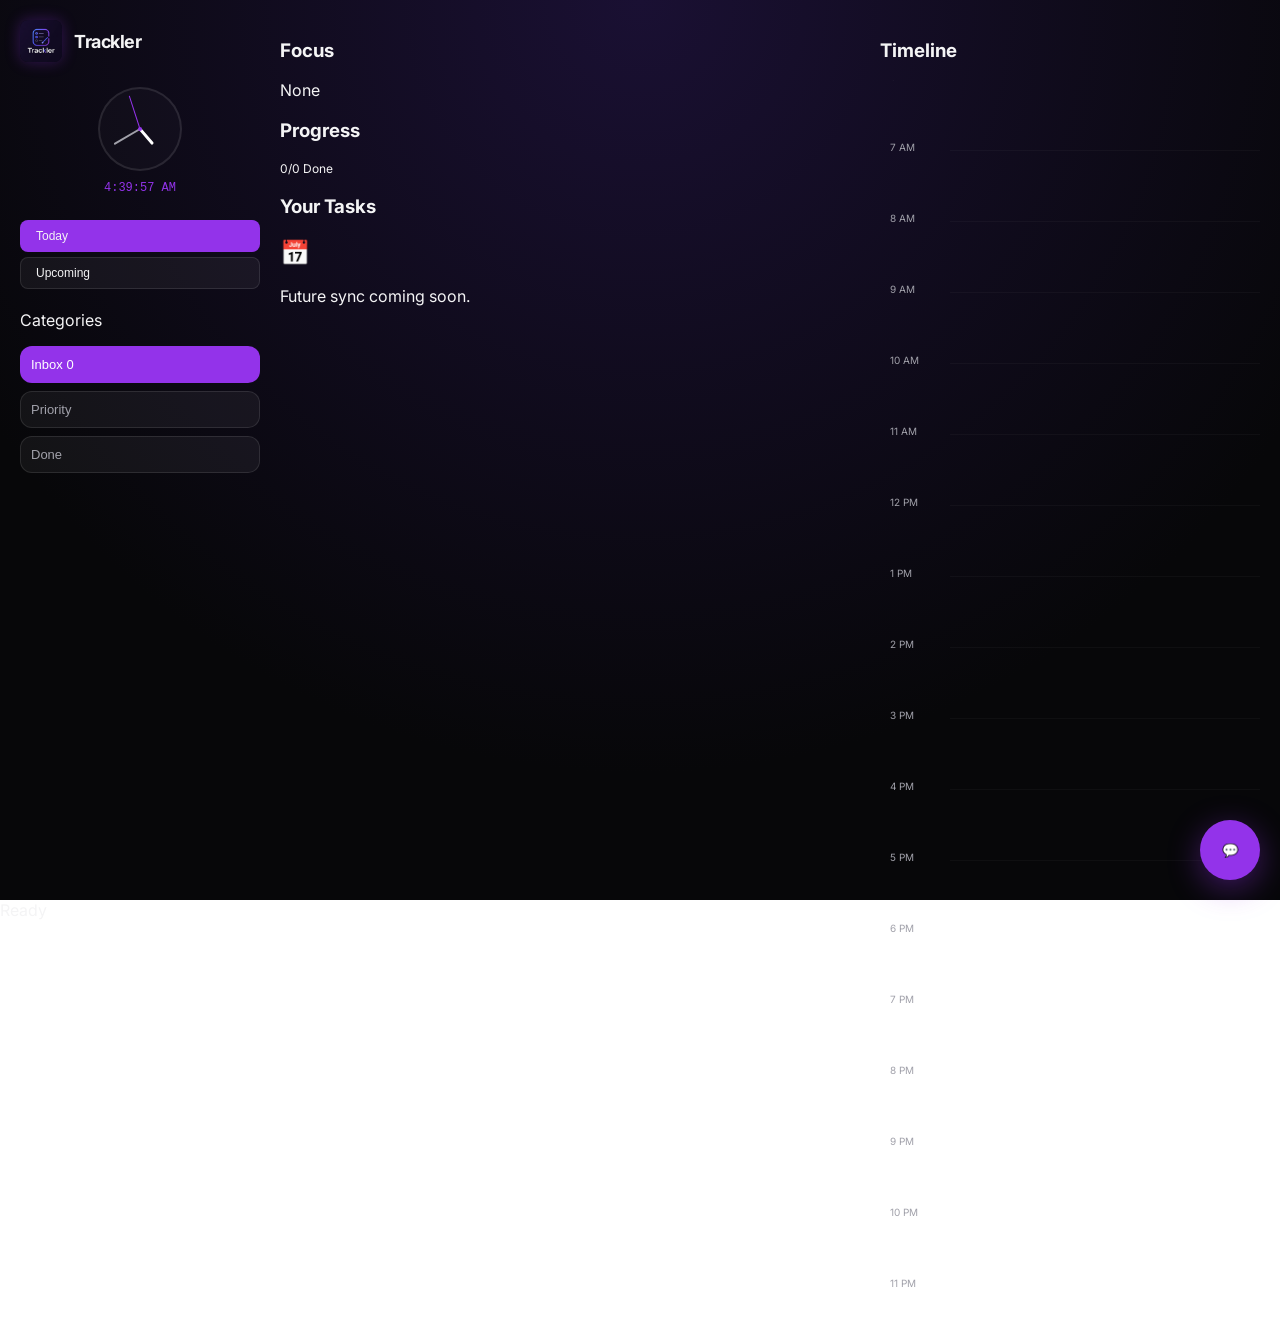
==== commit 6fff375a: "Refactor navigation and chatbot elements Updated navigation buttons and improved chatbot styling." ====
--- a/index.html
+++ b/index.html
@@ -4,7 +4,7 @@
     <meta charset="UTF-8">
     <meta name="viewport" content="width=device-width, initial-scale=1.0, maximum-scale=1.0, user-scalable=no">
     <title>Trackler AI</title>
-    <link href="https://fonts.googleapis.com/css2?family=Inter:wght@400;600;700&display=swap" rel="stylesheet">
+    <link href="https://fonts.googleapis.com/css2?family=Inter:wght@300;400;600;700&display=swap" rel="stylesheet">
     <script src="https://bernardo-castilho.github.io/DragDropTouch/DragDropTouch.js"></script>
     <link rel="stylesheet" href="style.css">
 </head>
@@ -12,13 +12,11 @@
 
 <div class="app">
     <nav class="sidebar">
-        <!-- Logo and Name back in the Top Left -->
         <div class="logo-container">
             <img src="Trackler.png" alt="Trackler" class="app-logo">
             <span class="logo-text">Trackler</span>
         </div>
 
-        <!-- Clock back in its perfect place -->
         <div class="clock-container">
             <div class="analog-clock">
                 <div class="hand hour" id="hour-hand"></div>
@@ -29,10 +27,9 @@
             <div id="digital-time" class="digital-time">00:00:00</div>
         </div>
 
-        <div class="nav-links">
-            <button class="nav active" data-target="view-today">Today</button>
-            <button class="nav" data-target="view-upcoming">Upcoming</button>
-        </div>
+        <!-- Updated Nav Buttons to match style.css .nav class -->
+        <button class="nav active" data-target="view-today">Today</button>
+        <button class="nav" data-target="view-upcoming">Upcoming</button>
         
         <div class="section">
             <p class="section-label">Categories</p>
@@ -49,11 +46,13 @@
             <div class="stats-row">
                 <div class="card stat-card">
                     <h3>Focus</h3>
-                    <div id="focus-area" class="text-muted">No High Priority</div>
+                    <!-- ID focus-area used by script.js to show top priority task -->
+                    <div id="focus-area" class="text-muted">High Priority</div>
                 </div>
                 <div class="card stat-card">
                     <h3>Progress</h3>
-                    <div id="stats-area"></div> <!-- Progress Ring renders here -->
+                    <!-- ID stats-area used by script.js to render progress bar -->
+                    <div id="stats-area"></div>
                 </div>
             </div>
 
@@ -64,6 +63,7 @@
         </section>
 
         <section id="view-upcoming" class="view-section hidden-view">
+            <!-- Ensure empty state is ONLY in upcoming view -->
             <div class="card empty-state"><h2>📅</h2><p>Future sync coming soon.</p></div>
         </section>
     </main>
@@ -78,7 +78,10 @@
     </aside>
 </div>
 
-<!-- Floating Chatbot remains fixed -->
+<!-- Feedback Toast -->
+<div id="systemToast" class="assistant">Ready</div>
+
+<!-- IMPROVED CHATBOT: Better hierarchy for "Lively" Floating logic -->
 <div class="chatbot-container">
     <div class="chat-window" id="chatWindow">
         <div class="chat-header">
@@ -86,10 +89,12 @@
                 <span class="bot-status-dot"></span>
                 <span>Trackler AI</span>
             </div>
-            <button id="closeChat" class="modern-close">&times;</button>
+            <!-- Standard Close replaced with a styled button in script.js -->
+            <button id="closeChat" class="custom-close-btn">&times;</button>
         </div>
         <div class="chat-messages" id="chatMessages"></div>
         <div class="chat-input-area">
+            <!-- Placeholder updated to reflect Smart Scheduling features -->
             <input type="text" id="chatInput" placeholder="Try 'Meeting @12:00'...">
             <button id="sendTaskBtn">Send</button>
         </div>
--- a/style.css
+++ b/style.css
@@ -1,86 +1,88 @@
 :root {
     --bg-dark: #070709;
     --bg-glow: #1a1033;
+    --card-bg: rgba(255, 255, 255, 0.04);
     --card-border: rgba(255, 255, 255, 0.1);
+    --text-main: #f4f4f5;
+    --text-muted: #a1a1aa; 
     --accent-purple: #9333ea;
-    --text-main: #f4f4f5;
-    --text-muted: #a1a1aa;
+    --accent-blue: #3b82f6;
 }
 
 body {
     margin: 0; font-family: 'Inter', sans-serif;
     background: radial-gradient(circle at 50% 0%, var(--bg-glow), var(--bg-dark) 70%);
     background-attachment: fixed; color: var(--text-main);
-    overflow-x: hidden;
+    overflow-x: hidden; height: 100vh;
 }
 
-/* MOBILE FIRST: Stack everything vertically */
 .app {
-    display: flex;
-    flex-direction: column;
-    padding: 15px;
-    gap: 20px;
+    display: grid; grid-template-columns: 240px 1fr 380px;
+    height: 100vh; gap: 20px; padding: 20px; box-sizing: border-box;
 }
 
-/* SIDEBAR AS HEADER ON MOBILE */
-.sidebar {
-    width: 100%;
-    display: flex;
-    flex-direction: column;
-    align-items: center;
-}
+/* --- BRANDING & CLOCK --- */
+.logo-container { display: flex; align-items: center; gap: 12px; margin-bottom: 25px; }
+.app-logo { width: 42px !important; height: 42px !important; object-fit: contain; border-radius: 8px; box-shadow: 0 0 15px rgba(147, 51, 234, 0.3); }
+.logo-text { font-weight: 700; font-size: 18px; letter-spacing: -0.5px; }
 
-.logo-container { margin-bottom: 20px; }
-.app-logo { width: 45px; height: 45px; }
+.clock-container { display: flex; flex-direction: column; align-items: center; margin-bottom: 25px; }
+.analog-clock { width: 80px; height: 80px; border: 2px solid var(--card-border); border-radius: 50%; position: relative; background: rgba(255,255,255,0.02); }
+.hand { position: absolute; bottom: 50%; left: 50%; transform-origin: bottom; border-radius: 4px; transform: translateX(-50%); transition: transform 0.5s cubic-bezier(0.4, 2.08, 0.55, 0.44); }
+.hour { width: 3px; height: 20px; background: #fff; }
+.minute { width: 2px; height: 30px; background: var(--text-muted); }
+.second { width: 1px; height: 35px; background: var(--accent-purple); }
+.center-dot { width: 4px; height: 4px; background: var(--accent-purple); border-radius: 50%; position: absolute; top: 50%; left: 50%; transform: translate(-50%, -50%); }
+.digital-time { margin-top: 10px; font-size: 12px; font-family: monospace; color: var(--accent-purple); }
 
-/* ANALOG CLOCK FIX */
-.clock-container { margin-bottom: 20px; text-align: center; }
-.analog-clock { 
-    width: 100px; height: 100px; 
-    border: 2px solid var(--card-border); 
-    border-radius: 50%; position: relative; 
-    background: rgba(255,255,255,0.02);
-    margin: 0 auto;
-}
-.hand { position: absolute; bottom: 50%; left: 50%; transform-origin: bottom; transform: translateX(-50%); }
-.hour { width: 3px; height: 25px; background: #fff; }
-.minute { width: 2px; height: 35px; background: var(--text-muted); }
-.second { width: 1px; height: 40px; background: var(--accent-purple); }
+/* --- NAVIGATION & TAGS --- */
+.nav { background: rgba(255, 255, 255, 0.05); border: 1px solid var(--card-border); color: var(--text-main); padding: 8px 15px; border-radius: 8px; cursor: pointer; font-size: 12px; transition: 0.3s; margin-bottom: 5px; width: 100%; text-align: left; }
+.nav.active { background: var(--accent-purple); border-color: transparent; }
+.tag { background: rgba(255,255,255,0.05); border: 1px solid var(--card-border); padding: 10px; border-radius: 12px; font-size: 13px; color: var(--text-muted); cursor: pointer; width: 100%; text-align: left; margin-bottom: 8px; }
+.tag.active-tag { background: var(--accent-purple); color: #fff; border-color: transparent; }
 
-/* GRID FIXES */
-.nav-group, .filter-group { 
-    display: grid; grid-template-columns: 1fr 1fr 1fr; 
-    gap: 10px; width: 100%; margin-top: 10px;
-}
+/* --- TIMELINE ENGINE --- */
+#timeline-container { position: relative; height: 100%; overflow-y: auto; padding-left: 70px; }
+#timeline { position: relative; height: 1260px; } 
+.time-slot { height: 70px; border-bottom: 1px solid rgba(255,255,255,0.03); position: relative; }
+.time-slot::before { content: attr(data-time); position: absolute; left: -60px; top: -10px; font-size: 10px; color: var(--text-muted); }
 
-.nav, .tag {
-    padding: 12px; border-radius: 12px; border: 1px solid var(--card-border);
-    background: rgba(255,255,255,0.05); color: #fff; font-size: 12px;
-}
-.active, .active-tag { background: var(--accent-purple); border: none; }
+.block { position: absolute !important; left: 5px; right: 5px; z-index: 10; background: linear-gradient(135deg, var(--accent-blue), var(--accent-purple)); border-radius: 8px; padding: 10px; font-size: 12px; font-weight: 600; display: flex; flex-direction: column; justify-content: space-between; box-shadow: 0 4px 12px rgba(0,0,0,0.4); cursor: grab; }
 
-/* TASKS GLASS-MORPHISM */
-.task {
-    background: rgba(255, 255, 255, 0.04);
-    border: 1px solid var(--card-border);
-    padding: 15px; border-radius: 16px; margin-bottom: 10px;
-    display: flex; justify-content: space-between; align-items: center;
-}
+/* Side-by-Side Stacking Logic */
+.block.overlap-1 { width: calc(45% - 10px); left: 5px; }
+.block.overlap-2 { width: calc(45% - 10px); left: calc(50% + 5px); }
 
-/* FLOATING CHATBOT */
+.duration-controls { display: flex; justify-content: flex-end; gap: 8px; pointer-events: auto; }
+.duration-btn { cursor: pointer; font-size: 14px; background: rgba(0,0,0,0.2); padding: 2px 6px; border-radius: 4px; }
+
+/* --- CHATBOT UI (LIVELY & FLOATING) --- */
 .chatbot-container { position: fixed; bottom: 20px; right: 20px; z-index: 10000; }
-.chat-fab { width: 60px; height: 60px; border-radius: 50%; background: var(--accent-purple); border: none; font-size: 24px; cursor: pointer; box-shadow: 0 8px 25px rgba(0,0,0,0.5); }
-.chat-window { 
-    position: fixed; bottom: 90px; right: 20px; 
-    width: 320px; height: 450px; background: rgba(15, 23, 42, 0.95);
-    backdrop-filter: blur(20px); border-radius: 24px; border: 1px solid var(--card-border);
-    display: none; flex-direction: column; overflow: hidden;
-}
+.chat-fab { width: 60px; height: 60px; border-radius: 50%; background: var(--accent-purple); color: white; border: none; cursor: pointer; box-shadow: 0 8px 32px rgba(147, 51, 234, 0.4); transition: 0.3s; }
+.chat-fab:hover { transform: scale(1.1); }
+
+.chat-window { position: absolute; bottom: 80px; right: 0; width: 320px; height: 480px; background: rgba(15, 23, 42, 0.95); backdrop-filter: blur(20px); border: 1px solid var(--card-border); border-radius: 24px; display: none; flex-direction: column; z-index: 9999; animation: slideUp 0.3s ease-out; box-shadow: 0 20px 50px rgba(0,0,0,0.5); }
 .chat-window.open { display: flex; }
 
-/* DESKTOP RESTORATION */
-@media (min-width: 900px) {
-    .app { display: grid; grid-template-columns: 240px 1fr 380px; height: 100vh; }
-    .sidebar { width: 240px; align-items: flex-start; }
-    .nav-group, .filter-group { grid-template-columns: 1fr; }
+@keyframes slideUp { from { opacity: 0; transform: translateY(20px); } to { opacity: 1; transform: translateY(0); } }
+
+.chat-header { padding: 15px; border-bottom: 1px solid var(--card-border); display: flex; justify-content: space-between; align-items: center; }
+.bot-status-dot { width: 8px; height: 8px; background: #22c55e; border-radius: 50%; box-shadow: 0 0 10px #22c55e; animation: pulse 2s infinite; }
+@keyframes pulse { 0%, 100% { opacity: 1; } 50% { opacity: 0.5; } }
+
+.custom-close-btn { background: rgba(255,255,255,0.1); border: none; color: white; width: 28px; height: 28px; border-radius: 50%; cursor: pointer; }
+
+.chat-messages { flex: 1; padding: 15px; overflow-y: auto; display: flex; flex-direction: column; gap: 10px; }
+.msg { padding: 10px 14px; border-radius: 15px; font-size: 13px; max-width: 85%; }
+.ai-msg { background: rgba(255, 255, 255, 0.1); align-self: flex-start; border-bottom-left-radius: 2px; }
+.user-msg { background: var(--accent-purple); align-self: flex-end; border-bottom-right-radius: 2px; }
+
+.chat-input-area { padding: 15px; display: flex; gap: 10px; background: rgba(0, 0, 0, 0.2); }
+#chatInput { flex: 1; background: rgba(255, 255, 255, 0.05); border: 1px solid var(--card-border); border-radius: 10px; padding: 10px; color: #fff; outline: none; }
+#sendTaskBtn { background: var(--accent-purple); color: white; border: none; padding: 0 15px; border-radius: 10px; cursor: pointer; font-weight: 600; }
+
+@media (max-width: 900px) {
+    .app { grid-template-columns: 1fr; height: auto; }
+    .right { height: 500px; padding-left: 15px; margin-top: 20px;}
+    .sidebar { display: flex; flex-direction: column; align-items: center; }
 }
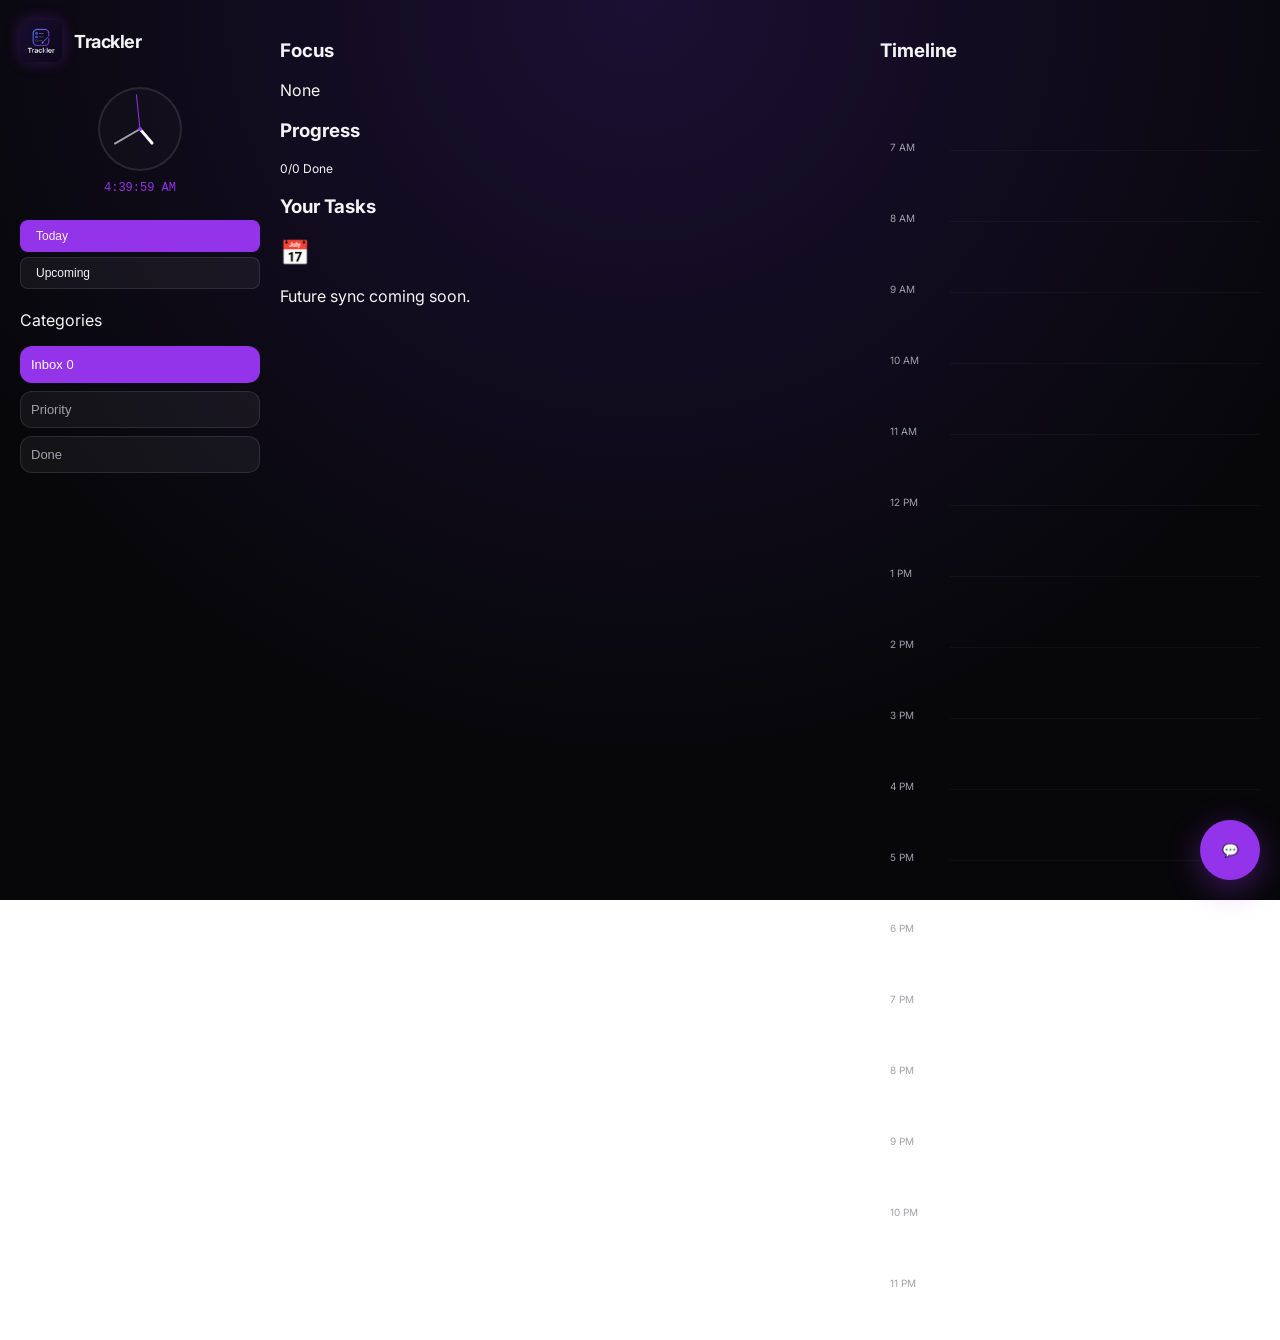
==== commit af94b59c: "Update navigation buttons and improve layout" ====
--- a/index.html
+++ b/index.html
@@ -4,19 +4,17 @@
     <meta charset="UTF-8">
     <meta name="viewport" content="width=device-width, initial-scale=1.0, maximum-scale=1.0, user-scalable=no">
     <title>Trackler AI</title>
-    <link href="https://fonts.googleapis.com/css2?family=Inter:wght@300;400;600;700&display=swap" rel="stylesheet">
+    <link href="https://fonts.googleapis.com/css2?family=Inter:wght@400;600;700&display=swap" rel="stylesheet">
     <script src="https://bernardo-castilho.github.io/DragDropTouch/DragDropTouch.js"></script>
     <link rel="stylesheet" href="style.css">
 </head>
 <body>
-
 <div class="app">
     <nav class="sidebar">
         <div class="logo-container">
             <img src="Trackler.png" alt="Trackler" class="app-logo">
             <span class="logo-text">Trackler</span>
         </div>
-
         <div class="clock-container">
             <div class="analog-clock">
                 <div class="hand hour" id="hour-hand"></div>
@@ -26,11 +24,10 @@
             </div>
             <div id="digital-time" class="digital-time">00:00:00</div>
         </div>
-
-        <!-- Updated Nav Buttons to match style.css .nav class -->
-        <button class="nav active" data-target="view-today">Today</button>
-        <button class="nav" data-target="view-upcoming">Upcoming</button>
-        
+        <div class="nav-links">
+            <button class="nav active" data-target="view-today">Today</button>
+            <button class="nav" data-target="view-upcoming">Upcoming</button>
+        </div>
         <div class="section">
             <p class="section-label">Categories</p>
             <div class="filter-group">
@@ -40,68 +37,33 @@
             </div>
         </div>
     </nav>
-
     <main class="main">
         <section id="view-today" class="view-section active-view">
             <div class="stats-row">
-                <div class="card stat-card">
-                    <h3>Focus</h3>
-                    <!-- ID focus-area used by script.js to show top priority task -->
-                    <div id="focus-area" class="text-muted">High Priority</div>
-                </div>
-                <div class="card stat-card">
-                    <h3>Progress</h3>
-                    <!-- ID stats-area used by script.js to render progress bar -->
-                    <div id="stats-area"></div>
-                </div>
+                <div class="card stat-card"><h3>Focus</h3><div id="focus-area" class="text-muted">No High Priority</div></div>
+                <div class="card stat-card"><h3>Progress</h3><div id="stats-area"></div></div>
             </div>
-
-            <div class="card tasks-card">
-                <h3>Your Tasks</h3>
-                <div id="tasks" class="task-list"></div>
-            </div>
+            <div class="card tasks-card"><h3>Your Tasks</h3><div id="tasks" class="task-list"></div></div>
         </section>
-
         <section id="view-upcoming" class="view-section hidden-view">
-            <!-- Ensure empty state is ONLY in upcoming view -->
             <div class="card empty-state"><h2>📅</h2><p>Future sync coming soon.</p></div>
         </section>
     </main>
-
     <aside class="right">
-        <div class="timeline-card">
-            <h3>Timeline</h3>
-            <div id="timeline-container">
-                <div id="timeline"></div>
-            </div>
-        </div>
+        <div class="timeline-card"><h3>Timeline</h3><div id="timeline-container"><div id="timeline"></div></div></div>
     </aside>
 </div>
-
-<!-- Feedback Toast -->
-<div id="systemToast" class="assistant">Ready</div>
-
-<!-- IMPROVED CHATBOT: Better hierarchy for "Lively" Floating logic -->
 <div class="chatbot-container">
     <div class="chat-window" id="chatWindow">
-        <div class="chat-header">
-            <div style="display:flex; align-items:center; gap:8px;">
-                <span class="bot-status-dot"></span>
-                <span>Trackler AI</span>
-            </div>
-            <!-- Standard Close replaced with a styled button in script.js -->
-            <button id="closeChat" class="custom-close-btn">&times;</button>
-        </div>
+        <div class="chat-header"><span>Trackler AI</span><button id="closeChat" class="modern-close">&times;</button></div>
         <div class="chat-messages" id="chatMessages"></div>
         <div class="chat-input-area">
-            <!-- Placeholder updated to reflect Smart Scheduling features -->
             <input type="text" id="chatInput" placeholder="Try 'Meeting @12:00'...">
             <button id="sendTaskBtn">Send</button>
         </div>
     </div>
     <button class="chat-fab" id="chatFab">💬</button>
 </div>
-
 <script src="script.js"></script>
 </body>
 </html>
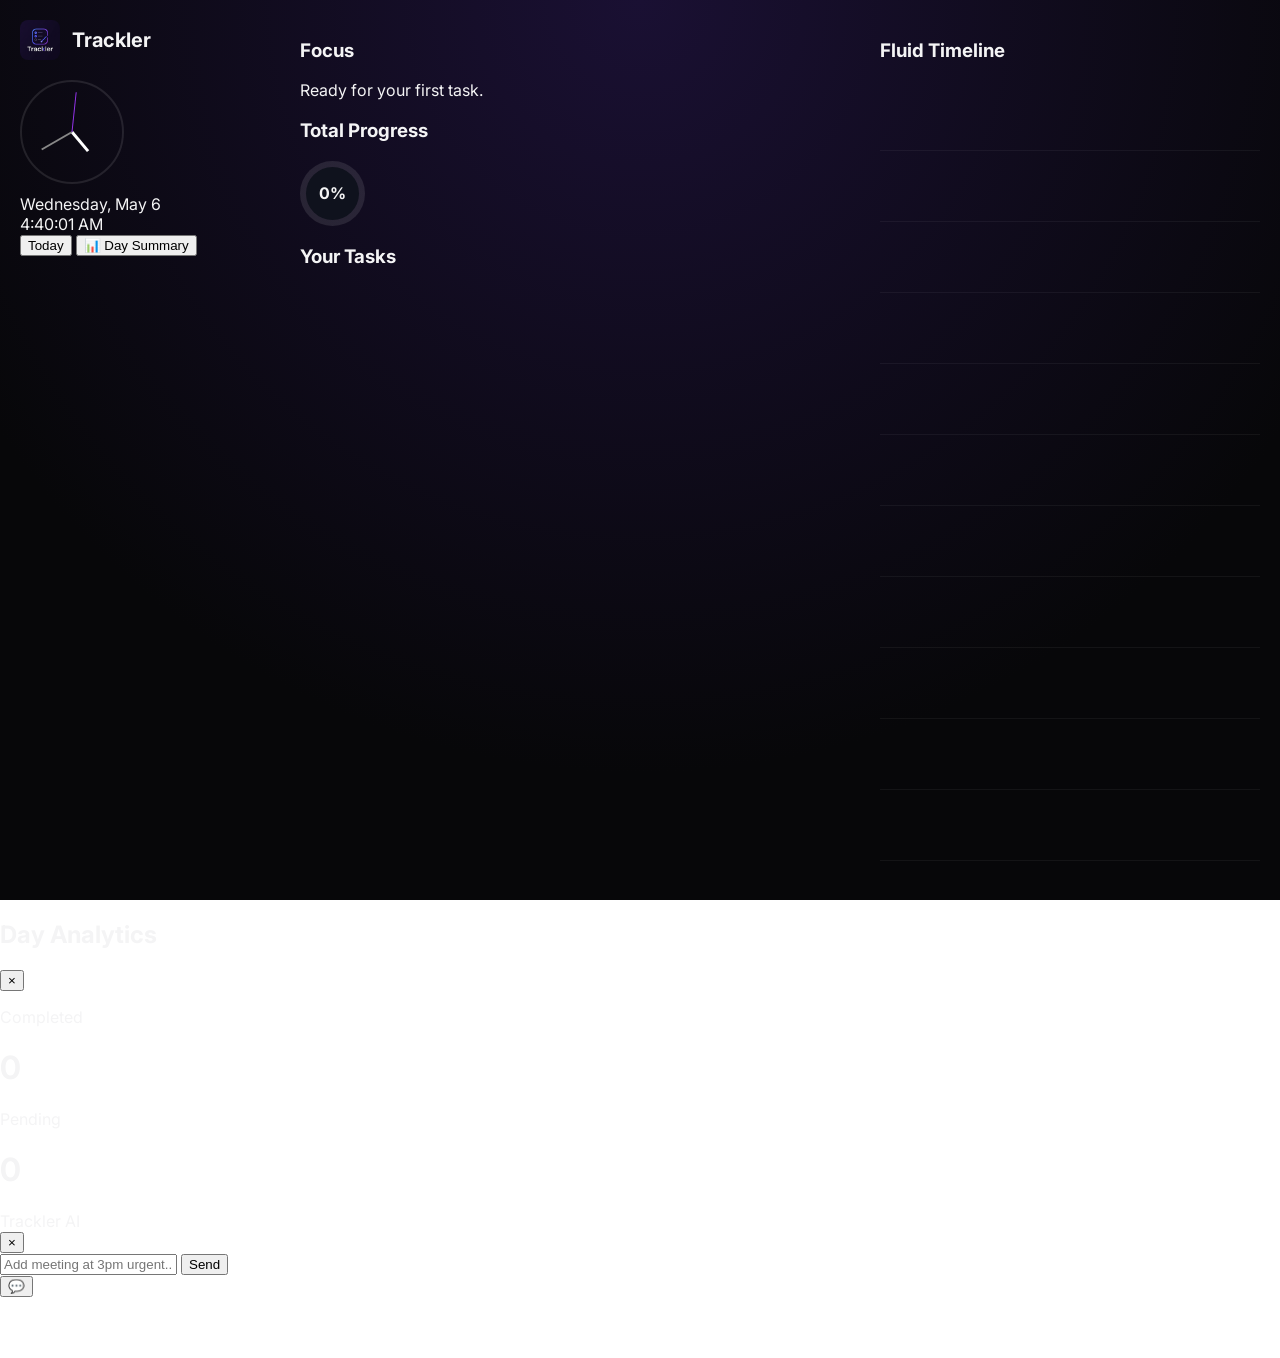
==== commit 6dd7f004: "Enhance index.html with title, date label, and modal Updated the title and added a date label. Modif" ====
--- a/index.html
+++ b/index.html
@@ -3,9 +3,8 @@
 <head>
     <meta charset="UTF-8">
     <meta name="viewport" content="width=device-width, initial-scale=1.0, maximum-scale=1.0, user-scalable=no">
-    <title>Trackler AI</title>
+    <title>Trackler AI | 2026 Master</title>
     <link href="https://fonts.googleapis.com/css2?family=Inter:wght@400;600;700&display=swap" rel="stylesheet">
-    <script src="https://bernardo-castilho.github.io/DragDropTouch/DragDropTouch.js"></script>
     <link rel="stylesheet" href="style.css">
 </head>
 <body>
@@ -15,55 +14,83 @@
             <img src="Trackler.png" alt="Trackler" class="app-logo">
             <span class="logo-text">Trackler</span>
         </div>
-        <div class="clock-container">
+        <div class="clock-card">
             <div class="analog-clock">
                 <div class="hand hour" id="hour-hand"></div>
                 <div class="hand minute" id="minute-hand"></div>
                 <div class="hand second" id="second-hand"></div>
-                <div class="center-dot"></div>
             </div>
-            <div id="digital-time" class="digital-time">00:00:00</div>
+            <div id="date-label" class="date-label">Wednesday, May 6</div>
+            <div id="digital-time" class="time-label">20:19:26</div>
         </div>
-        <div class="nav-links">
-            <button class="nav active" data-target="view-today">Today</button>
-            <button class="nav" data-target="view-upcoming">Upcoming</button>
-        </div>
-        <div class="section">
-            <p class="section-label">Categories</p>
-            <div class="filter-group">
-                <button class="tag active-tag" data-filter="all">Inbox <span id="inbox-count">0</span></button>
-                <button class="tag" data-filter="focus">Priority</button>
-                <button class="tag" data-filter="completed">Done</button>
-            </div>
+        <div class="nav-menu">
+            <button class="nav-link active">Today</button>
+            <button class="nav-link" id="summaryBtn">📊 Day Summary</button>
         </div>
     </nav>
-    <main class="main">
-        <section id="view-today" class="view-section active-view">
-            <div class="stats-row">
-                <div class="card stat-card"><h3>Focus</h3><div id="focus-area" class="text-muted">No High Priority</div></div>
-                <div class="card stat-card"><h3>Progress</h3><div id="stats-area"></div></div>
+
+    <main class="main-content">
+        <header class="stats-header">
+            <div class="bento-card focus-zone">
+                <h3>Focus</h3>
+                <div id="focus-area" class="focus-content">Ready for your first task.</div>
             </div>
-            <div class="card tasks-card"><h3>Your Tasks</h3><div id="tasks" class="task-list"></div></div>
-        </section>
-        <section id="view-upcoming" class="view-section hidden-view">
-            <div class="card empty-state"><h2>📅</h2><p>Future sync coming soon.</p></div>
+            <div class="bento-card progress-zone">
+                <h3>Total Progress</h3>
+                <div id="stats-area" class="progress-ring-container"></div>
+            </div>
+        </header>
+        <section class="task-section">
+            <div class="card tasks-card">
+                <h3>Your Tasks</h3>
+                <div id="tasks" class="task-list"></div>
+            </div>
         </section>
     </main>
-    <aside class="right">
-        <div class="timeline-card"><h3>Timeline</h3><div id="timeline-container"><div id="timeline"></div></div></div>
+
+    <aside class="right-panel">
+        <div class="timeline-header">
+            <h3>Fluid Timeline</h3>
+        </div>
+        <div id="timeline-container">
+            <div id="timeline"></div>
+        </div>
     </aside>
 </div>
-<div class="chatbot-container">
-    <div class="chat-window" id="chatWindow">
-        <div class="chat-header"><span>Trackler AI</span><button id="closeChat" class="modern-close">&times;</button></div>
-        <div class="chat-messages" id="chatMessages"></div>
-        <div class="chat-input-area">
-            <input type="text" id="chatInput" placeholder="Try 'Meeting @12:00'...">
-            <button id="sendTaskBtn">Send</button>
+
+<!-- DATA ANALYTICS MODAL -->
+<div id="summaryModal" class="modal-overlay">
+    <div class="modal-card">
+        <div class="modal-head">
+            <h2>Day Analytics</h2>
+            <button class="close-modal" onclick="App.closeSummary()">&times;</button>
+        </div>
+        <div class="analytics-dashboard">
+            <div class="stat-item"><p>Completed</p><h1 id="count-done" class="accent-text">0</h1></div>
+            <div class="stat-item"><p>Pending</p><h1 id="count-pending">0</h1></div>
+        </div>
+        <div class="infographic-box">
+            <div class="bar-bg"><div id="bar-fill" class="bar-fill"></div></div>
         </div>
     </div>
-    <button class="chat-fab" id="chatFab">💬</button>
 </div>
+
+<!-- FLOATING PROACTIVE CHATBOT -->
+<div class="chatbot-wrapper">
+    <div class="chat-panel" id="chatWindow">
+        <div class="chat-head">
+            <div class="bot-info"><span class="status-dot"></span> Trackler AI</div>
+            <button class="minimize" onclick="App.toggleChat()">&times;</button>
+        </div>
+        <div class="chat-body" id="chatMessages"></div>
+        <div class="chat-foot">
+            <input type="text" id="chatInput" placeholder="Add meeting at 3pm urgent...">
+            <button id="sendBtn">Send</button>
+        </div>
+    </div>
+    <button class="chat-fab pulse" id="chatFab" onclick="App.toggleChat()">💬</button>
+</div>
+
 <script src="script.js"></script>
 </body>
 </html>
--- a/style.css
+++ b/style.css
@@ -1,88 +1,32 @@
-:root {
-    --bg-dark: #070709;
-    --bg-glow: #1a1033;
-    --card-bg: rgba(255, 255, 255, 0.04);
-    --card-border: rgba(255, 255, 255, 0.1);
-    --text-main: #f4f4f5;
-    --text-muted: #a1a1aa; 
-    --accent-purple: #9333ea;
-    --accent-blue: #3b82f6;
-}
+:root { --bg-dark: #070709; --bg-glow: #1a1033; --accent-purple: #9333ea; --text-main: #f4f4f5; }
+body { margin: 0; font-family: 'Inter', sans-serif; background: radial-gradient(circle at 50% 0%, var(--bg-glow), var(--bg-dark) 70%); background-attachment: fixed; color: var(--text-main); }
 
-body {
-    margin: 0; font-family: 'Inter', sans-serif;
-    background: radial-gradient(circle at 50% 0%, var(--bg-glow), var(--bg-dark) 70%);
-    background-attachment: fixed; color: var(--text-main);
-    overflow-x: hidden; height: 100vh;
-}
+.app { display: grid; grid-template-columns: 260px 1fr 380px; height: 100vh; gap: 20px; padding: 20px; box-sizing: border-box; }
 
-.app {
-    display: grid; grid-template-columns: 240px 1fr 380px;
-    height: 100vh; gap: 20px; padding: 20px; box-sizing: border-box;
-}
+/* LOGO FIX */
+.app-logo { width: 40px; height: 40px; border-radius: 8px; margin-bottom: 0; }
+.logo-container { display: flex; align-items: center; gap: 12px; margin-bottom: 20px; }
+.logo-text { font-weight: 700; font-size: 20px; }
 
-/* --- BRANDING & CLOCK --- */
-.logo-container { display: flex; align-items: center; gap: 12px; margin-bottom: 25px; }
-.app-logo { width: 42px !important; height: 42px !important; object-fit: contain; border-radius: 8px; box-shadow: 0 0 15px rgba(147, 51, 234, 0.3); }
-.logo-text { font-weight: 700; font-size: 18px; letter-spacing: -0.5px; }
+/* CLOCK RESTORATION */
+.analog-clock { width: 100px; height: 100px; border: 2px solid rgba(255,255,255,0.1); border-radius: 50%; position: relative; margin: 10px 0; }
+.hand { position: absolute; bottom: 50%; left: 50%; transform-origin: bottom; transform: translateX(-50%); }
+.hour { width: 3px; height: 25px; background: #fff; }
+.minute { width: 2px; height: 35px; background: #888; }
+.second { width: 1px; height: 40px; background: var(--accent-purple); }
 
-.clock-container { display: flex; flex-direction: column; align-items: center; margin-bottom: 25px; }
-.analog-clock { width: 80px; height: 80px; border: 2px solid var(--card-border); border-radius: 50%; position: relative; background: rgba(255,255,255,0.02); }
-.hand { position: absolute; bottom: 50%; left: 50%; transform-origin: bottom; border-radius: 4px; transform: translateX(-50%); transition: transform 0.5s cubic-bezier(0.4, 2.08, 0.55, 0.44); }
-.hour { width: 3px; height: 20px; background: #fff; }
-.minute { width: 2px; height: 30px; background: var(--text-muted); }
-.second { width: 1px; height: 35px; background: var(--accent-purple); }
-.center-dot { width: 4px; height: 4px; background: var(--accent-purple); border-radius: 50%; position: absolute; top: 50%; left: 50%; transform: translate(-50%, -50%); }
-.digital-time { margin-top: 10px; font-size: 12px; font-family: monospace; color: var(--accent-purple); }
+/* TASKS & RING */
+.task { background: rgba(255,255,255,0.05); border: 1px solid rgba(255,255,255,0.1); padding: 15px; border-radius: 12px; margin-bottom: 10px; display: flex; justify-content: space-between; align-items: center; }
+.progress-circle { --w: 65px; width: var(--w); height: var(--w); border-radius: 50%; display: grid; place-content: center; background: conic-gradient(var(--accent-purple) calc(var(--p) * 1%), rgba(255,255,255,0.1) 0); position: relative; font-weight: 700; }
+.progress-circle::after { content: ""; position: absolute; inset: 6px; background: #0f121d; border-radius: 50%; }
+.progress-circle span { position: relative; z-index: 2; }
 
-/* --- NAVIGATION & TAGS --- */
-.nav { background: rgba(255, 255, 255, 0.05); border: 1px solid var(--card-border); color: var(--text-main); padding: 8px 15px; border-radius: 8px; cursor: pointer; font-size: 12px; transition: 0.3s; margin-bottom: 5px; width: 100%; text-align: left; }
-.nav.active { background: var(--accent-purple); border-color: transparent; }
-.tag { background: rgba(255,255,255,0.05); border: 1px solid var(--card-border); padding: 10px; border-radius: 12px; font-size: 13px; color: var(--text-muted); cursor: pointer; width: 100%; text-align: left; margin-bottom: 8px; }
-.tag.active-tag { background: var(--accent-purple); color: #fff; border-color: transparent; }
-
-/* --- TIMELINE ENGINE --- */
-#timeline-container { position: relative; height: 100%; overflow-y: auto; padding-left: 70px; }
-#timeline { position: relative; height: 1260px; } 
-.time-slot { height: 70px; border-bottom: 1px solid rgba(255,255,255,0.03); position: relative; }
-.time-slot::before { content: attr(data-time); position: absolute; left: -60px; top: -10px; font-size: 10px; color: var(--text-muted); }
-
-.block { position: absolute !important; left: 5px; right: 5px; z-index: 10; background: linear-gradient(135deg, var(--accent-blue), var(--accent-purple)); border-radius: 8px; padding: 10px; font-size: 12px; font-weight: 600; display: flex; flex-direction: column; justify-content: space-between; box-shadow: 0 4px 12px rgba(0,0,0,0.4); cursor: grab; }
-
-/* Side-by-Side Stacking Logic */
-.block.overlap-1 { width: calc(45% - 10px); left: 5px; }
-.block.overlap-2 { width: calc(45% - 10px); left: calc(50% + 5px); }
-
-.duration-controls { display: flex; justify-content: flex-end; gap: 8px; pointer-events: auto; }
-.duration-btn { cursor: pointer; font-size: 14px; background: rgba(0,0,0,0.2); padding: 2px 6px; border-radius: 4px; }
-
-/* --- CHATBOT UI (LIVELY & FLOATING) --- */
-.chatbot-container { position: fixed; bottom: 20px; right: 20px; z-index: 10000; }
-.chat-fab { width: 60px; height: 60px; border-radius: 50%; background: var(--accent-purple); color: white; border: none; cursor: pointer; box-shadow: 0 8px 32px rgba(147, 51, 234, 0.4); transition: 0.3s; }
-.chat-fab:hover { transform: scale(1.1); }
-
-.chat-window { position: absolute; bottom: 80px; right: 0; width: 320px; height: 480px; background: rgba(15, 23, 42, 0.95); backdrop-filter: blur(20px); border: 1px solid var(--card-border); border-radius: 24px; display: none; flex-direction: column; z-index: 9999; animation: slideUp 0.3s ease-out; box-shadow: 0 20px 50px rgba(0,0,0,0.5); }
+/* CHATBOT FLOATING */
+.chatbot-container { position: fixed; bottom: 20px; right: 20px; z-index: 9999; }
+.chat-window { position: fixed; bottom: 90px; right: 20px; width: 320px; height: 450px; background: #0f121d; border: 1px solid rgba(255,255,255,0.1); border-radius: 20px; display: none; flex-direction: column; overflow: hidden; box-shadow: 0 10px 40px rgba(0,0,0,0.5); }
 .chat-window.open { display: flex; }
 
-@keyframes slideUp { from { opacity: 0; transform: translateY(20px); } to { opacity: 1; transform: translateY(0); } }
-
-.chat-header { padding: 15px; border-bottom: 1px solid var(--card-border); display: flex; justify-content: space-between; align-items: center; }
-.bot-status-dot { width: 8px; height: 8px; background: #22c55e; border-radius: 50%; box-shadow: 0 0 10px #22c55e; animation: pulse 2s infinite; }
-@keyframes pulse { 0%, 100% { opacity: 1; } 50% { opacity: 0.5; } }
-
-.custom-close-btn { background: rgba(255,255,255,0.1); border: none; color: white; width: 28px; height: 28px; border-radius: 50%; cursor: pointer; }
-
-.chat-messages { flex: 1; padding: 15px; overflow-y: auto; display: flex; flex-direction: column; gap: 10px; }
-.msg { padding: 10px 14px; border-radius: 15px; font-size: 13px; max-width: 85%; }
-.ai-msg { background: rgba(255, 255, 255, 0.1); align-self: flex-start; border-bottom-left-radius: 2px; }
-.user-msg { background: var(--accent-purple); align-self: flex-end; border-bottom-right-radius: 2px; }
-
-.chat-input-area { padding: 15px; display: flex; gap: 10px; background: rgba(0, 0, 0, 0.2); }
-#chatInput { flex: 1; background: rgba(255, 255, 255, 0.05); border: 1px solid var(--card-border); border-radius: 10px; padding: 10px; color: #fff; outline: none; }
-#sendTaskBtn { background: var(--accent-purple); color: white; border: none; padding: 0 15px; border-radius: 10px; cursor: pointer; font-weight: 600; }
-
+/* MOBILE FIX */
 @media (max-width: 900px) {
-    .app { grid-template-columns: 1fr; height: auto; }
-    .right { height: 500px; padding-left: 15px; margin-top: 20px;}
-    .sidebar { display: flex; flex-direction: column; align-items: center; }
+    .app { display: flex; flex-direction: column; height: auto; }
 }
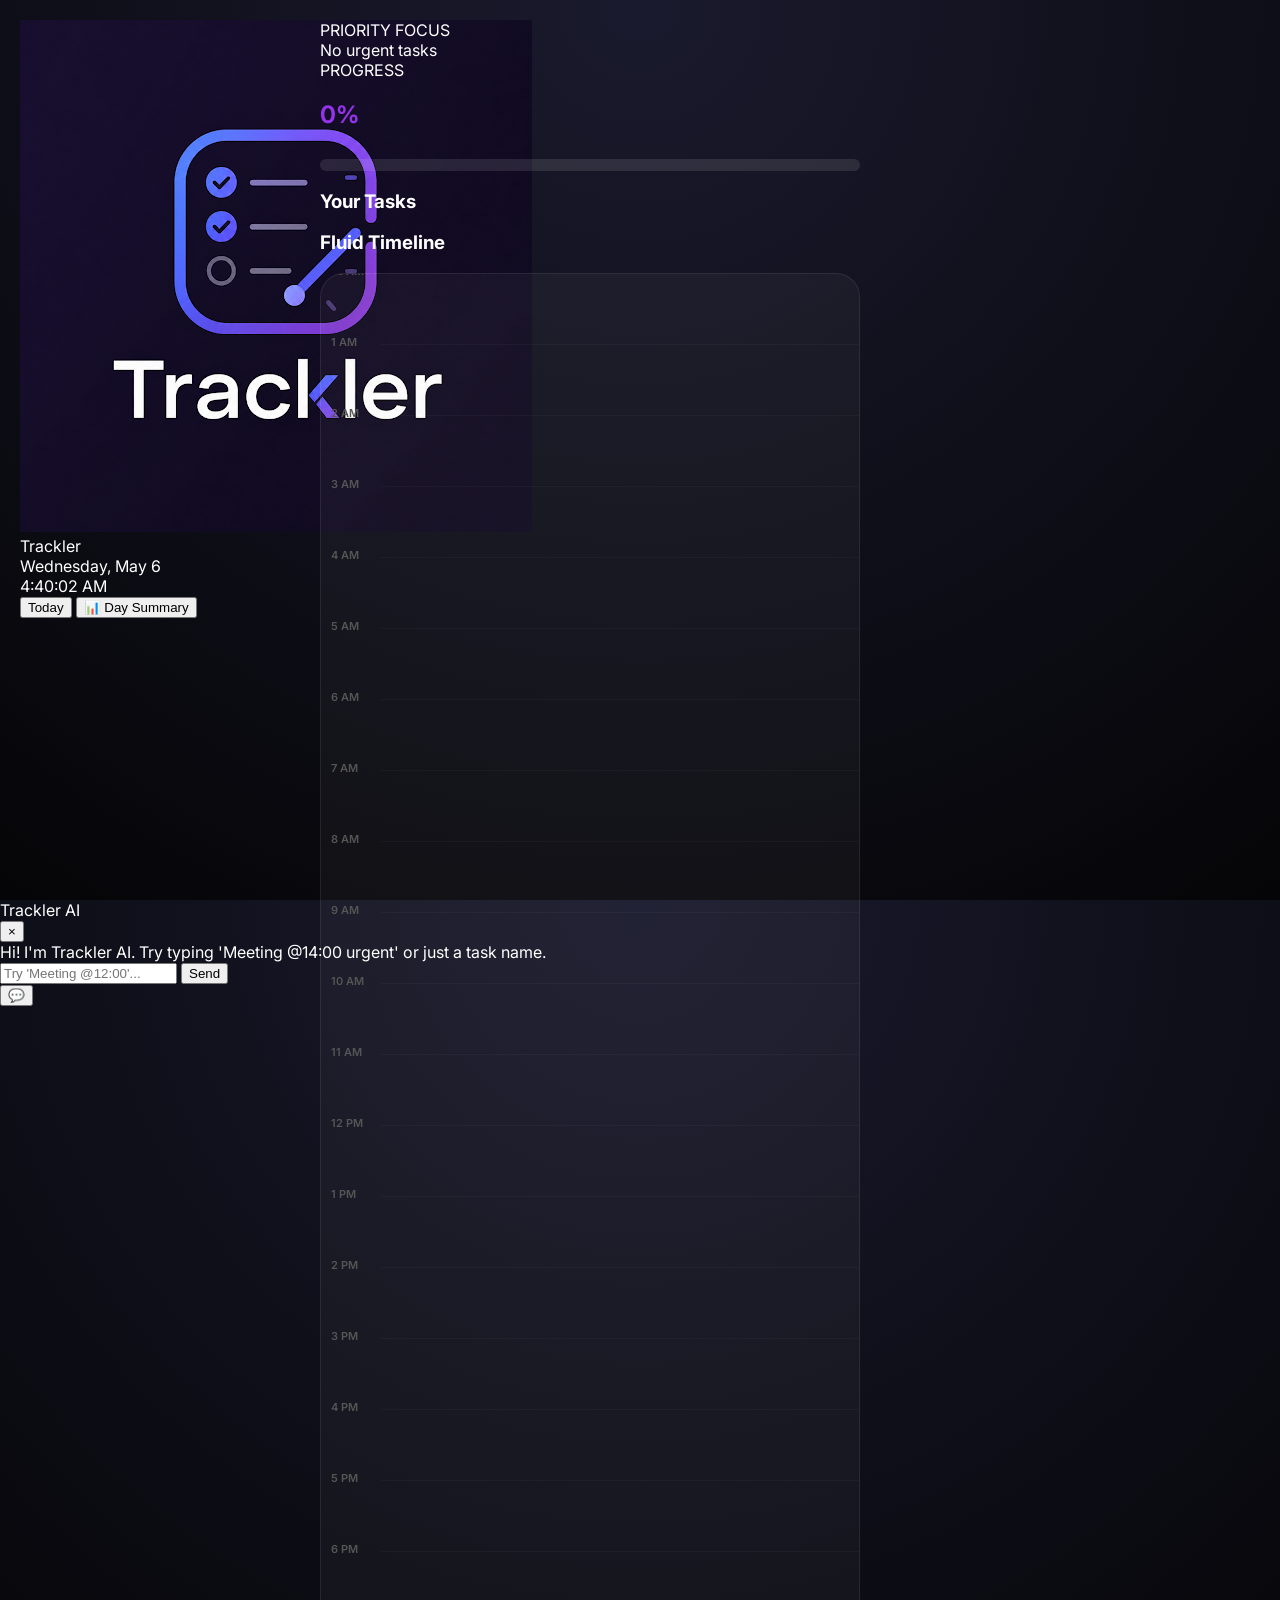
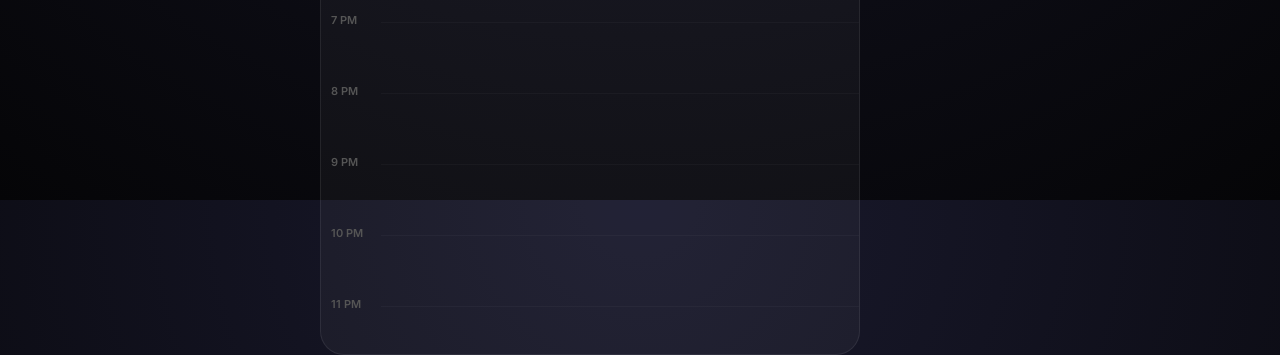
==== commit 3da4fa18: "Update title and restructure HTML layout" ====
--- a/index.html
+++ b/index.html
@@ -3,92 +3,79 @@
 <head>
     <meta charset="UTF-8">
     <meta name="viewport" content="width=device-width, initial-scale=1.0, maximum-scale=1.0, user-scalable=no">
-    <title>Trackler AI | 2026 Master</title>
+    <title>Trackler AI | Master Build</title>
     <link href="https://fonts.googleapis.com/css2?family=Inter:wght@400;600;700&display=swap" rel="stylesheet">
     <link rel="stylesheet" href="style.css">
 </head>
 <body>
 <div class="app">
     <nav class="sidebar">
-        <div class="logo-container">
+        <div class="logo-area">
             <img src="Trackler.png" alt="Trackler" class="app-logo">
             <span class="logo-text">Trackler</span>
         </div>
-        <div class="clock-card">
-            <div class="analog-clock">
+        
+        <div class="clock-section">
+            <div class="analog-clock" id="clock">
                 <div class="hand hour" id="hour-hand"></div>
                 <div class="hand minute" id="minute-hand"></div>
                 <div class="hand second" id="second-hand"></div>
+                <div class="center-dot"></div>
             </div>
-            <div id="date-label" class="date-label">Wednesday, May 6</div>
-            <div id="digital-time" class="time-label">20:19:26</div>
+            <div id="date-label" class="date-display">Wednesday, May 6</div>
+            <div id="digital-time" class="time-display">00:00:00</div>
         </div>
-        <div class="nav-menu">
-            <button class="nav-link active">Today</button>
-            <button class="nav-link" id="summaryBtn">📊 Day Summary</button>
+
+        <div class="nav-controls">
+            <button class="prime-btn">Today</button>
+            <button class="prime-btn outline" onclick="App.openSummary()">📊 Day Summary</button>
         </div>
     </nav>
 
-    <main class="main-content">
-        <header class="stats-header">
-            <div class="bento-card focus-zone">
-                <h3>Focus</h3>
-                <div id="focus-area" class="focus-content">Ready for your first task.</div>
+    <main class="dashboard">
+        <div class="bento-row">
+            <div class="card glass">
+                <label>PRIORITY FOCUS</label>
+                <div id="focus-area" class="focus-text">No urgent tasks</div>
             </div>
-            <div class="bento-card progress-zone">
-                <h3>Total Progress</h3>
-                <div id="stats-area" class="progress-ring-container"></div>
+            <div class="card glass">
+                <label>PROGRESS</label>
+                <div class="progress-wrap">
+                    <span id="stats-area">0%</span>
+                    <div class="bar-bg"><div id="progress-fill" class="bar-fill"></div></div>
+                </div>
             </div>
-        </header>
-        <section class="task-section">
-            <div class="card tasks-card">
-                <h3>Your Tasks</h3>
-                <div id="tasks" class="task-list"></div>
+        </div>
+
+        <div class="tasks-wrapper">
+            <h3>Your Tasks</h3>
+            <div id="tasks" class="task-grid"></div>
+        </div>
+        
+        <div class="timeline-wrapper">
+            <h3>Fluid Timeline</h3>
+            <div id="timeline-container">
+                <div id="timeline"></div>
             </div>
-        </section>
+        </div>
     </main>
-
-    <aside class="right-panel">
-        <div class="timeline-header">
-            <h3>Fluid Timeline</h3>
-        </div>
-        <div id="timeline-container">
-            <div id="timeline"></div>
-        </div>
-    </aside>
 </div>
 
-<!-- DATA ANALYTICS MODAL -->
-<div id="summaryModal" class="modal-overlay">
-    <div class="modal-card">
-        <div class="modal-head">
-            <h2>Day Analytics</h2>
-            <button class="close-modal" onclick="App.closeSummary()">&times;</button>
+<div class="bot-overlay">
+    <div class="chat-window" id="chatWindow">
+        <div class="chat-header">
+            <div class="bot-info"><span class="status-dot"></span> Trackler AI</div>
+            <button class="close-chat" onclick="App.toggleChat()">&times;</button>
         </div>
-        <div class="analytics-dashboard">
-            <div class="stat-item"><p>Completed</p><h1 id="count-done" class="accent-text">0</h1></div>
-            <div class="stat-item"><p>Pending</p><h1 id="count-pending">0</h1></div>
+        <div id="chatMessages" class="chat-body">
+            <div class="msg ai">Hi! I'm Trackler AI. Try typing 'Meeting @14:00 urgent' or just a task name.</div>
         </div>
-        <div class="infographic-box">
-            <div class="bar-bg"><div id="bar-fill" class="bar-fill"></div></div>
+        <div class="chat-input-row">
+            <input type="text" id="chatInput" placeholder="Try 'Meeting @12:00'...">
+            <button id="sendBtn" class="purple-send">Send</button>
         </div>
     </div>
-</div>
-
-<!-- FLOATING PROACTIVE CHATBOT -->
-<div class="chatbot-wrapper">
-    <div class="chat-panel" id="chatWindow">
-        <div class="chat-head">
-            <div class="bot-info"><span class="status-dot"></span> Trackler AI</div>
-            <button class="minimize" onclick="App.toggleChat()">&times;</button>
-        </div>
-        <div class="chat-body" id="chatMessages"></div>
-        <div class="chat-foot">
-            <input type="text" id="chatInput" placeholder="Add meeting at 3pm urgent...">
-            <button id="sendBtn">Send</button>
-        </div>
-    </div>
-    <button class="chat-fab pulse" id="chatFab" onclick="App.toggleChat()">💬</button>
+    <button class="floating-fab" onclick="App.toggleChat()">💬</button>
 </div>
 
 <script src="script.js"></script>
--- a/style.css
+++ b/style.css
@@ -1,32 +1,28 @@
-:root { --bg-dark: #070709; --bg-glow: #1a1033; --accent-purple: #9333ea; --text-main: #f4f4f5; }
-body { margin: 0; font-family: 'Inter', sans-serif; background: radial-gradient(circle at 50% 0%, var(--bg-glow), var(--bg-dark) 70%); background-attachment: fixed; color: var(--text-main); }
+:root { --bg-black: #050507; --glass: rgba(255, 255, 255, 0.04); --accent: #9333ea; --border: rgba(255, 255, 255, 0.08); }
+body { margin: 0; font-family: 'Inter', sans-serif; background: radial-gradient(circle at top, #1a1a2e, var(--bg-black)); color: #fff; height: 100vh; overflow: hidden; }
 
-.app { display: grid; grid-template-columns: 260px 1fr 380px; height: 100vh; gap: 20px; padding: 20px; box-sizing: border-box; }
+/* LAYOUT ENGINE */
+.app { display: grid; grid-template-columns: 280px 1fr 380px; height: 100vh; gap: 20px; padding: 20px; box-sizing: border-box; }
 
-/* LOGO FIX */
-.app-logo { width: 40px; height: 40px; border-radius: 8px; margin-bottom: 0; }
-.logo-container { display: flex; align-items: center; gap: 12px; margin-bottom: 20px; }
-.logo-text { font-weight: 700; font-size: 20px; }
+/* PROACTIVE FLOATING BUTTON */
+.chatbot-wrapper { position: fixed; bottom: 30px; right: 30px; z-index: 10000; }
+.chat-fab { width: 65px; height: 65px; border-radius: 50%; background: var(--accent); border: none; font-size: 28px; cursor: pointer; box-shadow: 0 10px 40px rgba(147, 51, 234, 0.4); }
+.pulse { animation: pulse-shadow 2s infinite; }
+@keyframes pulse-shadow { 0% { box-shadow: 0 0 0 0 rgba(147, 51, 234, 0.7); } 70% { box-shadow: 0 0 0 15px rgba(147, 51, 234, 0); } 100% { box-shadow: 0 0 0 0 rgba(147, 51, 234, 0); } }
 
-/* CLOCK RESTORATION */
-.analog-clock { width: 100px; height: 100px; border: 2px solid rgba(255,255,255,0.1); border-radius: 50%; position: relative; margin: 10px 0; }
-.hand { position: absolute; bottom: 50%; left: 50%; transform-origin: bottom; transform: translateX(-50%); }
-.hour { width: 3px; height: 25px; background: #fff; }
-.minute { width: 2px; height: 35px; background: #888; }
-.second { width: 1px; height: 40px; background: var(--accent-purple); }
+/* ANALYTICS MODAL */
+.modal-overlay { position: fixed; inset: 0; background: rgba(0,0,0,0.9); display: none; align-items: center; justify-content: center; z-index: 10001; backdrop-filter: blur(10px); }
+.modal-overlay.open { display: flex; }
+.modal-card { background: #0f0f18; width: 450px; padding: 40px; border-radius: 30px; border: 1px solid var(--border); text-align: center; }
+.bar-bg { height: 12px; background: rgba(255,255,255,0.1); border-radius: 6px; margin-top: 30px; overflow: hidden; }
+.bar-fill { height: 100%; background: var(--accent); width: 0%; transition: width 1s ease-in-out; }
 
-/* TASKS & RING */
-.task { background: rgba(255,255,255,0.05); border: 1px solid rgba(255,255,255,0.1); padding: 15px; border-radius: 12px; margin-bottom: 10px; display: flex; justify-content: space-between; align-items: center; }
-.progress-circle { --w: 65px; width: var(--w); height: var(--w); border-radius: 50%; display: grid; place-content: center; background: conic-gradient(var(--accent-purple) calc(var(--p) * 1%), rgba(255,255,255,0.1) 0); position: relative; font-weight: 700; }
-.progress-circle::after { content: ""; position: absolute; inset: 6px; background: #0f121d; border-radius: 50%; }
-.progress-circle span { position: relative; z-index: 2; }
+/* FLUID TIMELINE */
+#timeline-container { position: relative; height: 100%; overflow-y: auto; background: var(--glass); border-radius: 24px; padding-left: 60px; border: 1px solid var(--border); }
+#timeline { position: relative; height: 1680px; }
+.time-slot { height: 70px; border-bottom: 1px solid rgba(255,255,255,0.03); position: relative; }
+.time-slot::before { content: attr(data-time); position: absolute; left: -50px; top: -10px; font-size: 11px; color: #555; font-weight: 600; }
+.block { position: absolute; left: 5px; right: 10px; background: linear-gradient(135deg, #4f46e5, var(--accent)); border-radius: 12px; padding: 12px; font-size: 12px; font-weight: 700; cursor: move; }
 
-/* CHATBOT FLOATING */
-.chatbot-container { position: fixed; bottom: 20px; right: 20px; z-index: 9999; }
-.chat-window { position: fixed; bottom: 90px; right: 20px; width: 320px; height: 450px; background: #0f121d; border: 1px solid rgba(255,255,255,0.1); border-radius: 20px; display: none; flex-direction: column; overflow: hidden; box-shadow: 0 10px 40px rgba(0,0,0,0.5); }
-.chat-window.open { display: flex; }
-
-/* MOBILE FIX */
-@media (max-width: 900px) {
-    .app { display: flex; flex-direction: column; height: auto; }
-}
+/* MOBILE RESPONSIVITY */
+@media (max-width: 1024px) { .app { display: flex; flex-direction: column; overflow-y: auto; } .right-panel { height: 500px; } }
